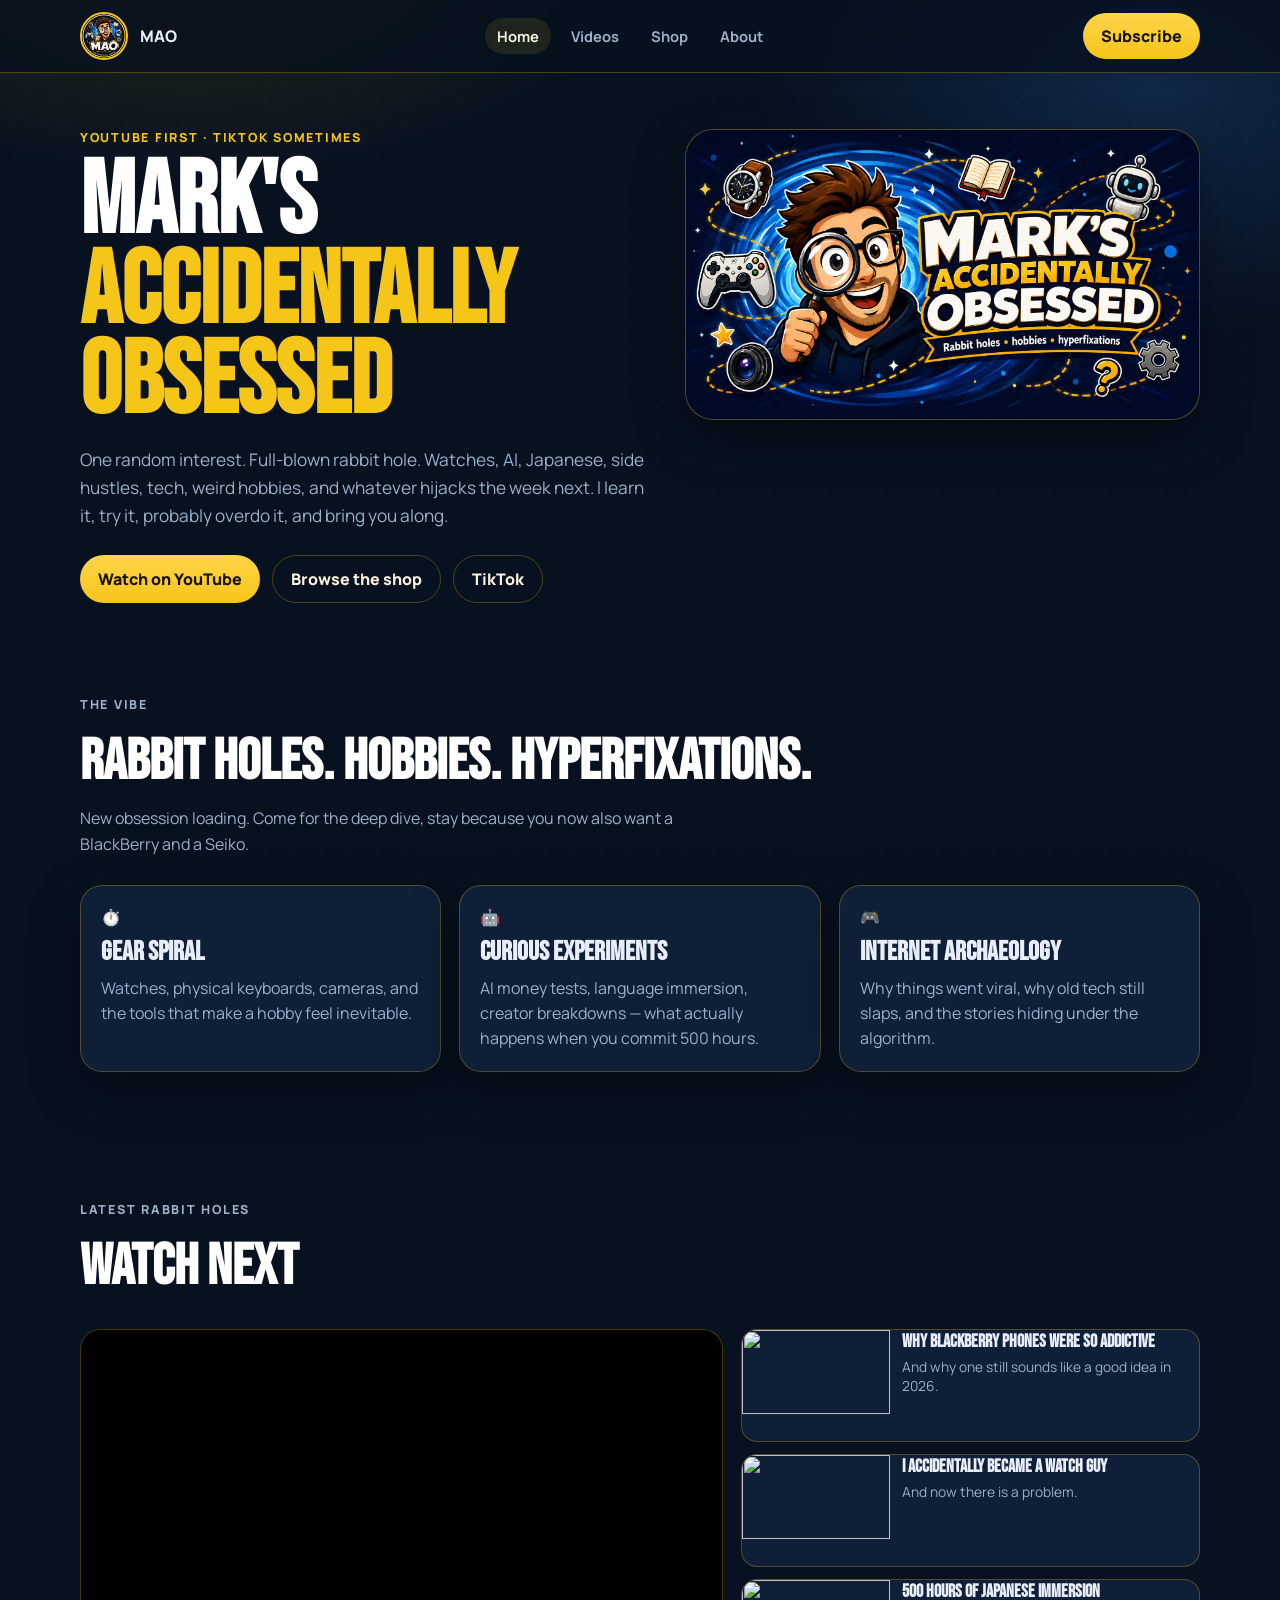
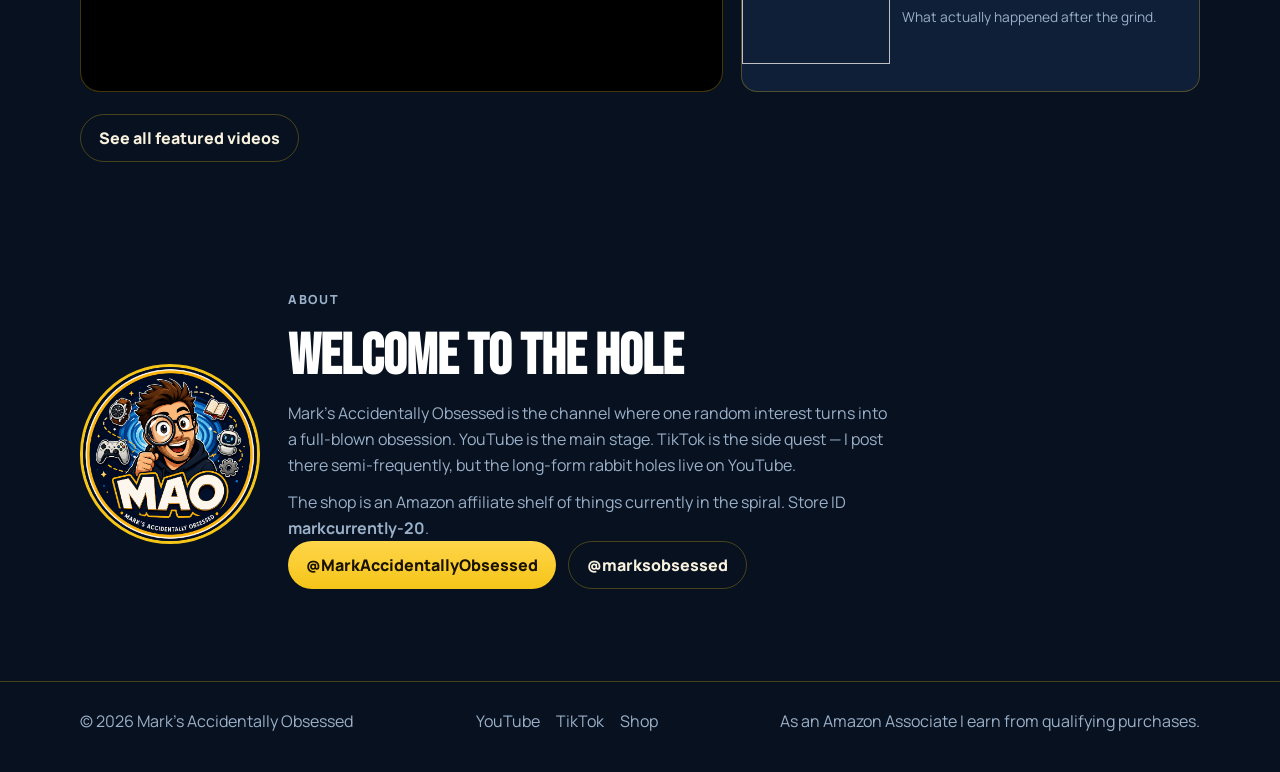
==== index.html @ 68b36a12 "Add custom domain CNAME and show the full hero banner" ====
<!DOCTYPE html>
<html lang="en">
<head>
  <meta charset="UTF-8" />
  <meta name="viewport" content="width=device-width, initial-scale=1" />
  <title>Mark's Accidentally Obsessed</title>
  <meta name="description" content="Rabbit holes, hobbies, and hyperfixations. Watch the YouTube channel, peek at TikTok, then shop the current obsessions." />
  <link rel="canonical" href="https://marksaccidentallyobssessed.com/" />
  <link rel="icon" href="assets/Mark%E2%80%99s%20Accidentally%20Obsessed%20Badge.png" />
  <link rel="preconnect" href="https://fonts.googleapis.com" />
  <link rel="preconnect" href="https://fonts.gstatic.com" crossorigin />
  <link href="https://fonts.googleapis.com/css2?family=Bebas+Neue&family=Manrope:wght@500;700;800&display=swap" rel="stylesheet" />
  <link rel="stylesheet" href="css/styles.css" />
</head>
<body>
  <div class="bg"></div>
  <header>
    <div class="wrap nav">
      <a class="brand" href="index.html">
        <img src="assets/Mark%E2%80%99s%20Accidentally%20Obsessed%20Badge.png" alt="MAO badge" />
        <span>MAO</span>
      </a>
      <button class="menu-toggle" type="button" aria-label="Open menu">Menu</button>
      <nav class="nav-links">
        <a class="active" href="index.html">Home</a>
        <a href="videos.html">Videos</a>
        <a href="shop.html">Shop</a>
        <a href="#about">About</a>
      </nav>
      <a class="btn btn-gold" href="https://www.youtube.com/@MarkAccidentallyObsessed?sub_confirmation=1" target="_blank" rel="noopener">Subscribe</a>
    </div>
  </header>
  <main class="wrap">
    <section class="hero">
      <div>
        <p class="kicker">YouTube first · TikTok sometimes</p>
        <h1>Mark's <span>Accidentally Obsessed</span></h1>
        <p class="lede">One random interest. Full-blown rabbit hole. Watches, AI, Japanese, side hustles, tech, weird hobbies, and whatever hijacks the week next. I learn it, try it, probably overdo it, and bring you along.</p>
        <div class="cta-row">
          <a class="btn btn-gold" href="https://www.youtube.com/@MarkAccidentallyObsessed" target="_blank" rel="noopener">Watch on YouTube</a>
          <a class="btn btn-ghost" href="shop.html">Browse the shop</a>
          <a class="btn btn-ghost" href="https://www.tiktok.com/@marksobsessed" target="_blank" rel="noopener">TikTok</a>
        </div>
      </div>
      <div class="hero-art">
        <img class="hero-banner" src="assets/Mark%E2%80%99s%20Rabbit%20Hole%20Adventures.png" alt="Mark's Accidentally Obsessed banner" />
      </div>
    </section>
    <section>
      <div class="section-head">
        <p class="kicker">The vibe</p>
        <h2>Rabbit holes. Hobbies. Hyperfixations.</h2>
        <p>New obsession loading. Come for the deep dive, stay because you now also want a BlackBerry and a Seiko.</p>
      </div>
      <div class="grid-3">
        <article class="card"><div class="icon">⏱️</div><h3>Gear spiral</h3><p>Watches, physical keyboards, cameras, and the tools that make a hobby feel inevitable.</p></article>
        <article class="card"><div class="icon">🤖</div><h3>Curious experiments</h3><p>AI money tests, language immersion, creator breakdowns — what actually happens when you commit 500 hours.</p></article>
        <article class="card"><div class="icon">🎮</div><h3>Internet archaeology</h3><p>Why things went viral, why old tech still slaps, and the stories hiding under the algorithm.</p></article>
      </div>
    </section>
    <section>
      <div class="section-head">
        <p class="kicker">Latest rabbit holes</p>
        <h2>Watch next</h2>
      </div>
      <div class="video-grid">
        <div class="embed-wrap">
          <iframe src="https://www.youtube.com/embed/B02KDodIxfc" title="How MrBeast Actually Went Viral" allow="accelerometer; autoplay; clipboard-write; encrypted-media; gyroscope; picture-in-picture; web-share" allowfullscreen></iframe>
        </div>
        <div class="video-list">
          <a class="video-item" href="https://www.youtube.com/watch?v=ZNytSFHNwVY" target="_blank" rel="noopener">
            <img src="https://i.ytimg.com/vi/ZNytSFHNwVY/hqdefault.jpg" alt="" />
            <div><h3>Why BlackBerry Phones Were So Addictive</h3><p>And why one still sounds like a good idea in 2026.</p></div>
          </a>
          <a class="video-item" href="https://www.youtube.com/watch?v=Ja1oPVthvmY" target="_blank" rel="noopener">
            <img src="https://i.ytimg.com/vi/Ja1oPVthvmY/hqdefault.jpg" alt="" />
            <div><h3>I Accidentally Became a Watch Guy</h3><p>And now there is a problem.</p></div>
          </a>
          <a class="video-item" href="https://www.youtube.com/watch?v=B6NT_vmm_3k" target="_blank" rel="noopener">
            <img src="https://i.ytimg.com/vi/B6NT_vmm_3k/hqdefault.jpg" alt="" />
            <div><h3>500 Hours of Japanese Immersion</h3><p>What actually happened after the grind.</p></div>
          </a>
        </div>
      </div>
      <p class="after-block"><a class="btn btn-ghost" href="videos.html">See all featured videos</a></p>
    </section>
    <section id="about">
      <div class="about-grid">
        <img class="about-badge" src="assets/Mark%E2%80%99s%20Accidentally%20Obsessed%20Badge.png" alt="MAO channel icon" />
        <div class="section-head">
          <p class="kicker">About</p>
          <h2>Welcome to the hole</h2>
          <p>Mark’s Accidentally Obsessed is the channel where one random interest turns into a full-blown obsession. YouTube is the main stage. TikTok is the side quest — I post there semi-frequently, but the long-form rabbit holes live on YouTube.</p>
          <p>The shop is an Amazon affiliate shelf of things currently in the spiral. Store ID <strong>markcurrently-20</strong>.</p>
          <div class="cta-row">
            <a class="btn btn-gold" href="https://www.youtube.com/@MarkAccidentallyObsessed" target="_blank" rel="noopener">@MarkAccidentallyObsessed</a>
            <a class="btn btn-ghost" href="https://www.tiktok.com/@marksobsessed" target="_blank" rel="noopener">@marksobsessed</a>
          </div>
        </div>
      </div>
    </section>
  </main>
  <footer>
    <div class="wrap foot">
      <p>© <span id="year">2026</span> Mark's Accidentally Obsessed</p>
      <div class="foot-links">
        <a href="https://www.youtube.com/@MarkAccidentallyObsessed" target="_blank" rel="noopener">YouTube</a>
        <a href="https://www.tiktok.com/@marksobsessed" target="_blank" rel="noopener">TikTok</a>
        <a href="shop.html">Shop</a>
      </div>
      <p>As an Amazon Associate I earn from qualifying purchases.</p>
    </div>
  </footer>
  <script src="js/main.js"></script>
</body>
</html>
---- css/styles.css ----
:root {
  --navy: #07111f;
  --navy-2: #0c1a30;
  --gold: #f5c518;
  --gold-2: #ffd54a;
  --cream: #f7f1de;
  --ink: #e8eef8;
  --muted: #9bb0c9;
  --card: rgba(18, 36, 63, 0.78);
  --line: rgba(245, 197, 24, 0.28);
  --shadow: 0 18px 50px rgba(0, 0, 0, 0.35);
}
* { box-sizing: border-box; margin: 0; padding: 0; }
html { scroll-behavior: smooth; }
body { font-family: Manrope, system-ui, sans-serif; background: var(--navy); color: var(--ink); min-height: 100vh; overflow-x: hidden; }
.bg { position: fixed; inset: 0; z-index: -1; background: radial-gradient(900px 500px at 15% -10%, rgba(245,197,24,.16), transparent 55%), radial-gradient(800px 500px at 90% 10%, rgba(56,140,255,.18), transparent 50%), var(--navy); }
.bg::after { content: ""; position: absolute; inset: 0; background-image: radial-gradient(rgba(255,255,255,.08) 1px, transparent 1px); background-size: 28px 28px; opacity: .25; pointer-events: none; }
a { color: inherit; text-decoration: none; }
img { max-width: 100%; height: auto; display: block; }
.wrap { width: min(1120px, calc(100% - 32px)); margin: 0 auto; }
header { position: sticky; top: 0; z-index: 20; backdrop-filter: blur(16px); background: rgba(7,17,31,.78); border-bottom: 1px solid var(--line); }
.nav { display: flex; align-items: center; justify-content: space-between; gap: 16px; padding: 12px 0; flex-wrap: wrap; }
.brand { display: flex; align-items: center; gap: 12px; font-weight: 800; }
.brand img { width: 48px; height: 48px; border-radius: 50%; border: 2px solid var(--gold); object-fit: cover; }
.nav-links { display: flex; gap: 8px; align-items: center; flex-wrap: wrap; }
.nav-links a { padding: 8px 12px; border-radius: 999px; color: var(--muted); font-weight: 700; font-size: .92rem; }
.nav-links a:hover, .nav-links a.active { color: var(--cream); background: rgba(245,197,24,.1); }
.menu-toggle { display: none; background: transparent; color: var(--cream); border: 1px solid var(--line); border-radius: 999px; padding: 8px 14px; font-weight: 800; cursor: pointer; }
.btn { display: inline-flex; align-items: center; justify-content: center; padding: 12px 18px; border-radius: 999px; font-weight: 800; border: 0; cursor: pointer; }
.btn-gold { background: linear-gradient(180deg, var(--gold-2), var(--gold)); color: #1a1200; }
.btn-ghost { background: transparent; color: var(--cream); border: 1px solid var(--line); }
.hero { display: grid; grid-template-columns: 1.05fr .95fr; gap: 36px; align-items: start; padding: 56px 0 28px; }
.kicker { color: var(--gold); font-weight: 800; letter-spacing: .14em; text-transform: uppercase; font-size: .78rem; margin-bottom: 12px; }
h1,h2,h3 { font-family: "Bebas Neue", Manrope, sans-serif; }
h1 { font-size: clamp(3.2rem, 8vw, 6.4rem); line-height: .88; color: #fff; }
h1 span { color: var(--gold); display: block; }
h2 { font-size: clamp(2.2rem, 5vw, 3.6rem); color: #fff; margin-bottom: 10px; }
.lede { color: var(--muted); font-size: 1.08rem; max-width: 52ch; margin: 18px 0 26px; line-height: 1.6; }
.cta-row { display: flex; gap: 12px; flex-wrap: wrap; }
.hero-art { position: relative; border-radius: 28px; overflow: visible; box-shadow: var(--shadow); border: 1px solid var(--line); background: var(--navy-2); }
.hero-art img.hero-banner { width: 100%; height: auto; max-height: none; object-fit: contain; object-position: center; display: block; border-radius: 28px; }
section { padding: 64px 0; }
.section-head { margin-bottom: 28px; }
.section-head p { color: var(--muted); max-width: 60ch; line-height: 1.6; }
.section-head p + p { margin-top: 12px; }
.grid-3 { display: grid; gap: 18px; grid-template-columns: repeat(3, 1fr); }
.card { background: var(--card); border: 1px solid var(--line); border-radius: 22px; padding: 20px; box-shadow: var(--shadow); }
.card h3 { font-size: 1.7rem; margin: 8px 0; }
.card p { color: var(--muted); line-height: 1.55; }
.video-grid { display: grid; grid-template-columns: 1.4fr 1fr; gap: 18px; }
.embed-wrap { position: relative; padding-top: 56.25%; border-radius: 20px; overflow: hidden; border: 1px solid var(--line); background: #000; }
.embed-wrap iframe { position: absolute; inset: 0; width: 100%; height: 100%; border: 0; }
.video-list { display: grid; gap: 12px; }
.video-item { display: grid; grid-template-columns: 148px 1fr; gap: 12px; background: var(--card); border: 1px solid var(--line); border-radius: 16px; overflow: hidden; }
.video-item img { width: 148px; height: 84px; object-fit: cover; }
.video-item h3 { font-size: 1.15rem; }
.video-item p { color: var(--muted); font-size: .86rem; margin-top: 4px; }
.after-block { margin-top: 22px; display: flex; gap: 12px; flex-wrap: wrap; }
.shop-grid { display: grid; grid-template-columns: repeat(3, 1fr); gap: 18px; }
.product { display: flex; flex-direction: column; min-height: 280px; }
.product img { border-radius: 14px; margin-bottom: 12px; aspect-ratio: 16/9; object-fit: cover; }
.product .emoji { font-size: 2rem; }
.product .btn { margin-top: auto; width: 100%; }
.about-grid { display: grid; grid-template-columns: 180px 1fr; gap: 28px; align-items: center; }
.about-badge { width: 180px; height: 180px; border-radius: 50%; border: 3px solid var(--gold); object-fit: cover; }
.notice { margin-top: 22px; color: var(--muted); font-size: .88rem; line-height: 1.55; }
footer { border-top: 1px solid var(--line); padding: 28px 0 40px; color: var(--muted); }
.foot { display: flex; justify-content: space-between; gap: 16px; flex-wrap: wrap; align-items: center; }
.foot-links { display: flex; gap: 16px; }
.foot-links a:hover { color: var(--gold); }
@media (max-width: 860px) {
  .hero, .video-grid, .grid-3, .shop-grid, .about-grid { grid-template-columns: 1fr; }
  .video-item { grid-template-columns: 120px 1fr; }
  .menu-toggle { display: inline-flex; margin-left: auto; }
  .nav-links { display: none; width: 100%; }
  .nav.open .nav-links { display: flex; }
  .about-badge { width: 120px; height: 120px; }
}
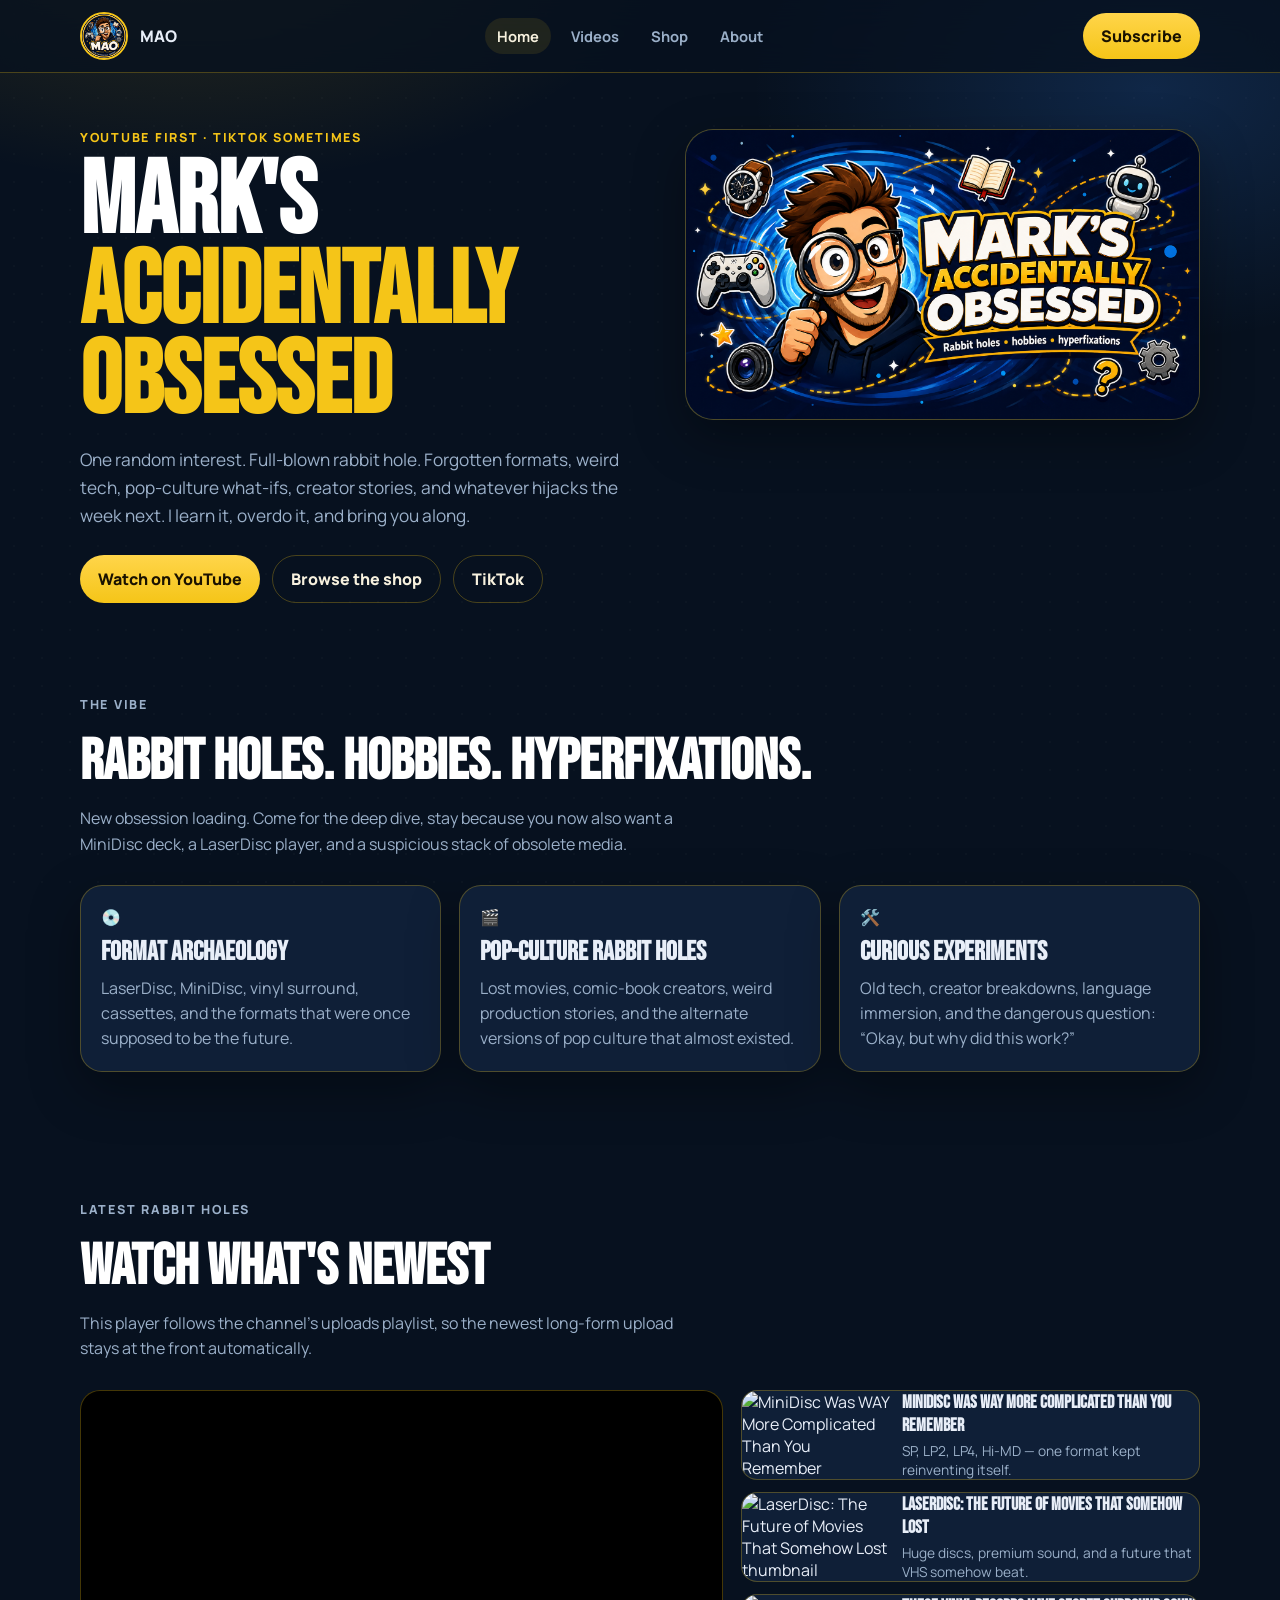
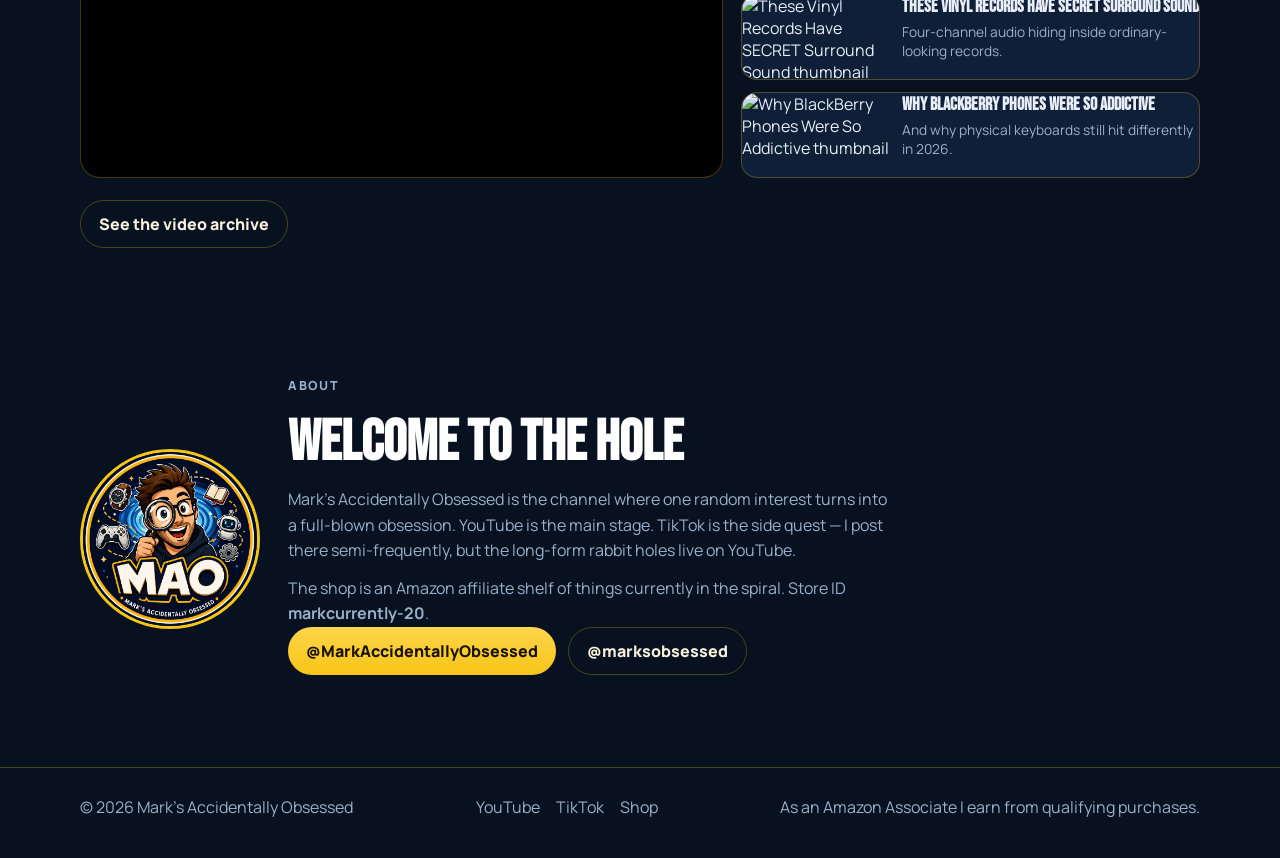
==== commit 31fe7d69: "Refresh homepage with latest YouTube uploads" ====
--- a/index.html
+++ b/index.html
@@ -5,7 +5,7 @@
   <meta name="viewport" content="width=device-width, initial-scale=1" />
   <title>Mark's Accidentally Obsessed</title>
   <meta name="description" content="Rabbit holes, hobbies, and hyperfixations. Watch the YouTube channel, peek at TikTok, then shop the current obsessions." />
-  <link rel="canonical" href="https://marksaccidentallyobssessed.com/" />
+  <link rel="canonical" href="https://marksaccidentallyobsessed.com/" />
   <link rel="icon" href="assets/Mark%E2%80%99s%20Accidentally%20Obsessed%20Badge.png" />
   <link rel="preconnect" href="https://fonts.googleapis.com" />
   <link rel="preconnect" href="https://fonts.gstatic.com" crossorigin />
@@ -27,7 +27,7 @@
         <a href="shop.html">Shop</a>
         <a href="#about">About</a>
       </nav>
-      <a class="btn btn-gold" href="https://www.youtube.com/@MarkAccidentallyObsessed?sub_confirmation=1" target="_blank" rel="noopener">Subscribe</a>
+      <a class="btn btn-gold" href="https://www.youtube.com/@MarksAccidentallyObsessed?sub_confirmation=1" target="_blank" rel="noopener">Subscribe</a>
     </div>
   </header>
   <main class="wrap">
@@ -35,9 +35,9 @@
       <div>
         <p class="kicker">YouTube first · TikTok sometimes</p>
         <h1>Mark's <span>Accidentally Obsessed</span></h1>
-        <p class="lede">One random interest. Full-blown rabbit hole. Watches, AI, Japanese, side hustles, tech, weird hobbies, and whatever hijacks the week next. I learn it, try it, probably overdo it, and bring you along.</p>
+        <p class="lede">One random interest. Full-blown rabbit hole. Forgotten formats, weird tech, pop-culture what-ifs, creator stories, and whatever hijacks the week next. I learn it, overdo it, and bring you along.</p>
         <div class="cta-row">
-          <a class="btn btn-gold" href="https://www.youtube.com/@MarkAccidentallyObsessed" target="_blank" rel="noopener">Watch on YouTube</a>
+          <a class="btn btn-gold" href="https://www.youtube.com/@MarksAccidentallyObsessed" target="_blank" rel="noopener">Watch on YouTube</a>
           <a class="btn btn-ghost" href="shop.html">Browse the shop</a>
           <a class="btn btn-ghost" href="https://www.tiktok.com/@marksobsessed" target="_blank" rel="noopener">TikTok</a>
         </div>
@@ -50,39 +50,44 @@
       <div class="section-head">
         <p class="kicker">The vibe</p>
         <h2>Rabbit holes. Hobbies. Hyperfixations.</h2>
-        <p>New obsession loading. Come for the deep dive, stay because you now also want a BlackBerry and a Seiko.</p>
+        <p>New obsession loading. Come for the deep dive, stay because you now also want a MiniDisc deck, a LaserDisc player, and a suspicious stack of obsolete media.</p>
       </div>
       <div class="grid-3">
-        <article class="card"><div class="icon">⏱️</div><h3>Gear spiral</h3><p>Watches, physical keyboards, cameras, and the tools that make a hobby feel inevitable.</p></article>
-        <article class="card"><div class="icon">🤖</div><h3>Curious experiments</h3><p>AI money tests, language immersion, creator breakdowns — what actually happens when you commit 500 hours.</p></article>
-        <article class="card"><div class="icon">🎮</div><h3>Internet archaeology</h3><p>Why things went viral, why old tech still slaps, and the stories hiding under the algorithm.</p></article>
+        <article class="card"><div class="icon">💿</div><h3>Format archaeology</h3><p>LaserDisc, MiniDisc, vinyl surround, cassettes, and the formats that were once supposed to be the future.</p></article>
+        <article class="card"><div class="icon">🎬</div><h3>Pop-culture rabbit holes</h3><p>Lost movies, comic-book creators, weird production stories, and the alternate versions of pop culture that almost existed.</p></article>
+        <article class="card"><div class="icon">🛠️</div><h3>Curious experiments</h3><p>Old tech, creator breakdowns, language immersion, and the dangerous question: “Okay, but why did this work?”</p></article>
       </div>
     </section>
     <section>
       <div class="section-head">
         <p class="kicker">Latest rabbit holes</p>
-        <h2>Watch next</h2>
+        <h2>Watch what's newest</h2>
+        <p>This player follows the channel's uploads playlist, so the newest long-form upload stays at the front automatically.</p>
       </div>
       <div class="video-grid">
         <div class="embed-wrap">
-          <iframe src="https://www.youtube.com/embed/B02KDodIxfc" title="How MrBeast Actually Went Viral" allow="accelerometer; autoplay; clipboard-write; encrypted-media; gyroscope; picture-in-picture; web-share" allowfullscreen></iframe>
+          <iframe src="https://www.youtube.com/embed/videoseries?list=UUClK8185hm6gXTW3KubPdlw" title="Latest uploads from Mark's Accidentally Obsessed" allow="accelerometer; autoplay; clipboard-write; encrypted-media; gyroscope; picture-in-picture; web-share" allowfullscreen></iframe>
         </div>
         <div class="video-list">
+          <a class="video-item" href="https://www.youtube.com/watch?v=G6rvfGLDu80" target="_blank" rel="noopener">
+            <img src="https://i.ytimg.com/vi/G6rvfGLDu80/hqdefault.jpg" alt="MiniDisc Was WAY More Complicated Than You Remember thumbnail" />
+            <div><h3>MiniDisc Was WAY More Complicated Than You Remember</h3><p>SP, LP2, LP4, Hi-MD — one format kept reinventing itself.</p></div>
+          </a>
+          <a class="video-item" href="https://www.youtube.com/watch?v=DZ5OcYq5IDU" target="_blank" rel="noopener">
+            <img src="https://i.ytimg.com/vi/DZ5OcYq5IDU/hqdefault.jpg" alt="LaserDisc: The Future of Movies That Somehow Lost thumbnail" />
+            <div><h3>LaserDisc: The Future of Movies That Somehow Lost</h3><p>Huge discs, premium sound, and a future that VHS somehow beat.</p></div>
+          </a>
+          <a class="video-item" href="https://www.youtube.com/watch?v=t2bDnne77mM" target="_blank" rel="noopener">
+            <img src="https://i.ytimg.com/vi/t2bDnne77mM/hqdefault.jpg" alt="These Vinyl Records Have SECRET Surround Sound thumbnail" />
+            <div><h3>These Vinyl Records Have SECRET Surround Sound</h3><p>Four-channel audio hiding inside ordinary-looking records.</p></div>
+          </a>
           <a class="video-item" href="https://www.youtube.com/watch?v=ZNytSFHNwVY" target="_blank" rel="noopener">
-            <img src="https://i.ytimg.com/vi/ZNytSFHNwVY/hqdefault.jpg" alt="" />
-            <div><h3>Why BlackBerry Phones Were So Addictive</h3><p>And why one still sounds like a good idea in 2026.</p></div>
-          </a>
-          <a class="video-item" href="https://www.youtube.com/watch?v=Ja1oPVthvmY" target="_blank" rel="noopener">
-            <img src="https://i.ytimg.com/vi/Ja1oPVthvmY/hqdefault.jpg" alt="" />
-            <div><h3>I Accidentally Became a Watch Guy</h3><p>And now there is a problem.</p></div>
-          </a>
-          <a class="video-item" href="https://www.youtube.com/watch?v=B6NT_vmm_3k" target="_blank" rel="noopener">
-            <img src="https://i.ytimg.com/vi/B6NT_vmm_3k/hqdefault.jpg" alt="" />
-            <div><h3>500 Hours of Japanese Immersion</h3><p>What actually happened after the grind.</p></div>
+            <img src="https://i.ytimg.com/vi/ZNytSFHNwVY/hqdefault.jpg" alt="Why BlackBerry Phones Were So Addictive thumbnail" />
+            <div><h3>Why BlackBerry Phones Were So Addictive</h3><p>And why physical keyboards still hit differently in 2026.</p></div>
           </a>
         </div>
       </div>
-      <p class="after-block"><a class="btn btn-ghost" href="videos.html">See all featured videos</a></p>
+      <p class="after-block"><a class="btn btn-ghost" href="videos.html">See the video archive</a></p>
     </section>
     <section id="about">
       <div class="about-grid">
@@ -93,7 +98,7 @@
           <p>Mark’s Accidentally Obsessed is the channel where one random interest turns into a full-blown obsession. YouTube is the main stage. TikTok is the side quest — I post there semi-frequently, but the long-form rabbit holes live on YouTube.</p>
           <p>The shop is an Amazon affiliate shelf of things currently in the spiral. Store ID <strong>markcurrently-20</strong>.</p>
           <div class="cta-row">
-            <a class="btn btn-gold" href="https://www.youtube.com/@MarkAccidentallyObsessed" target="_blank" rel="noopener">@MarkAccidentallyObsessed</a>
+            <a class="btn btn-gold" href="https://www.youtube.com/@MarksAccidentallyObsessed" target="_blank" rel="noopener">@MarkAccidentallyObsessed</a>
             <a class="btn btn-ghost" href="https://www.tiktok.com/@marksobsessed" target="_blank" rel="noopener">@marksobsessed</a>
           </div>
         </div>
@@ -104,7 +109,7 @@
     <div class="wrap foot">
       <p>© <span id="year">2026</span> Mark's Accidentally Obsessed</p>
       <div class="foot-links">
-        <a href="https://www.youtube.com/@MarkAccidentallyObsessed" target="_blank" rel="noopener">YouTube</a>
+        <a href="https://www.youtube.com/@MarksAccidentallyObsessed" target="_blank" rel="noopener">YouTube</a>
         <a href="https://www.tiktok.com/@marksobsessed" target="_blank" rel="noopener">TikTok</a>
         <a href="shop.html">Shop</a>
       </div>
--- a/css/styles.css
+++ b/css/styles.css
@@ -57,9 +57,12 @@
 .video-item p { color: var(--muted); font-size: .86rem; margin-top: 4px; }
 .after-block { margin-top: 22px; display: flex; gap: 12px; flex-wrap: wrap; }
 .shop-grid { display: grid; grid-template-columns: repeat(3, 1fr); gap: 18px; }
-.product { display: flex; flex-direction: column; min-height: 280px; }
-.product img { border-radius: 14px; margin-bottom: 12px; aspect-ratio: 16/9; object-fit: cover; }
-.product .emoji { font-size: 2rem; }
+.product { display: flex; flex-direction: column; min-height: 420px; }
+.product-image-link { display: block; border-radius: 14px; overflow: hidden; background: #fff; margin-bottom: 14px; }
+.product img { width: 100%; aspect-ratio: 4/3; object-fit: contain; background: #fff; padding: 12px; transition: transform .2s ease; }
+.product-image-link:hover img { transform: scale(1.03); }
+.product-tag { color: var(--gold) !important; font-size: .76rem; font-weight: 800; letter-spacing: .12em; text-transform: uppercase; margin-top: 2px; }
+.product h3 { margin-top: 5px; }
 .product .btn { margin-top: auto; width: 100%; }
 .about-grid { display: grid; grid-template-columns: 180px 1fr; gap: 28px; align-items: center; }
 .about-badge { width: 180px; height: 180px; border-radius: 50%; border: 3px solid var(--gold); object-fit: cover; }
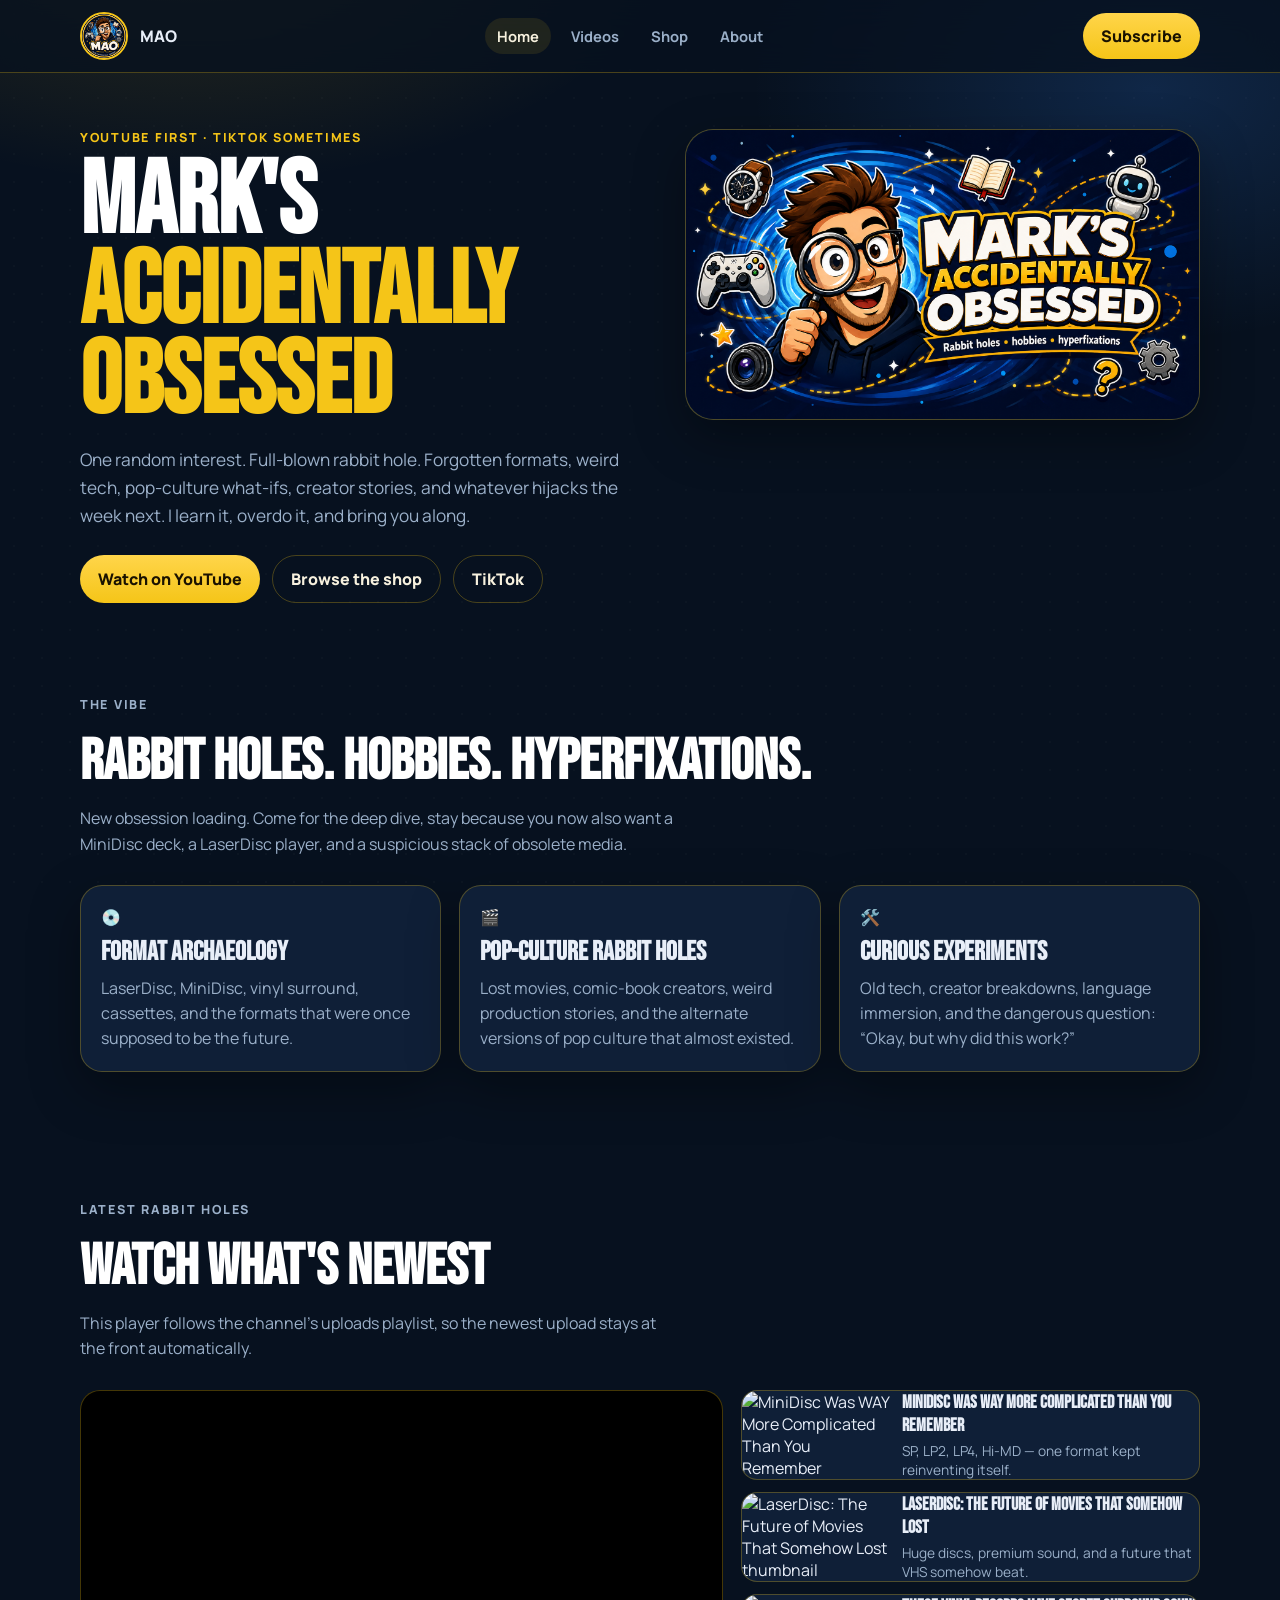
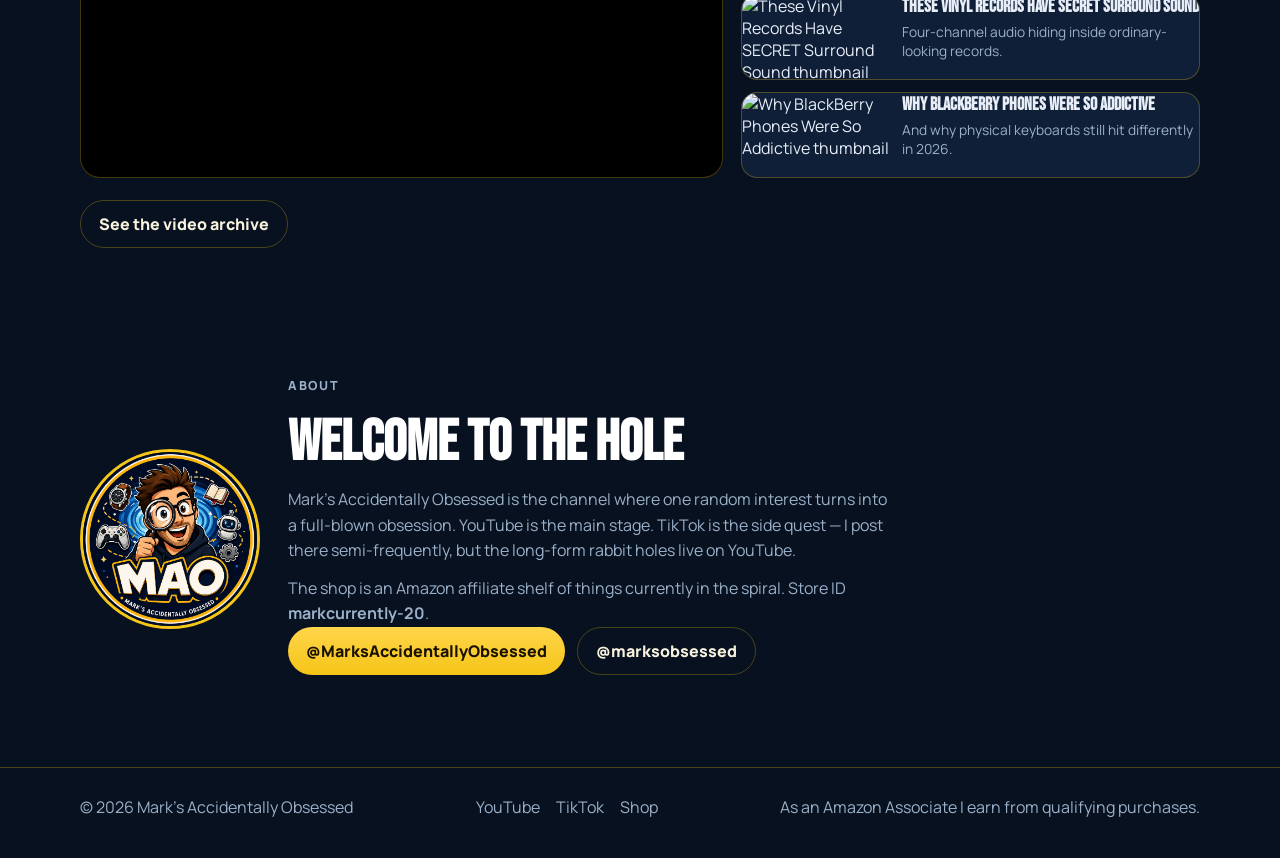
==== commit 5f0a5522: "Polish latest uploads copy" ====
--- a/index.html
+++ b/index.html
@@ -62,7 +62,7 @@
       <div class="section-head">
         <p class="kicker">Latest rabbit holes</p>
         <h2>Watch what's newest</h2>
-        <p>This player follows the channel's uploads playlist, so the newest long-form upload stays at the front automatically.</p>
+        <p>This player follows the channel's uploads playlist, so the newest upload stays at the front automatically.</p>
       </div>
       <div class="video-grid">
         <div class="embed-wrap">
@@ -98,7 +98,7 @@
           <p>Mark’s Accidentally Obsessed is the channel where one random interest turns into a full-blown obsession. YouTube is the main stage. TikTok is the side quest — I post there semi-frequently, but the long-form rabbit holes live on YouTube.</p>
           <p>The shop is an Amazon affiliate shelf of things currently in the spiral. Store ID <strong>markcurrently-20</strong>.</p>
           <div class="cta-row">
-            <a class="btn btn-gold" href="https://www.youtube.com/@MarksAccidentallyObsessed" target="_blank" rel="noopener">@MarkAccidentallyObsessed</a>
+            <a class="btn btn-gold" href="https://www.youtube.com/@MarksAccidentallyObsessed" target="_blank" rel="noopener">@MarksAccidentallyObsessed</a>
             <a class="btn btn-ghost" href="https://www.tiktok.com/@marksobsessed" target="_blank" rel="noopener">@marksobsessed</a>
           </div>
         </div>
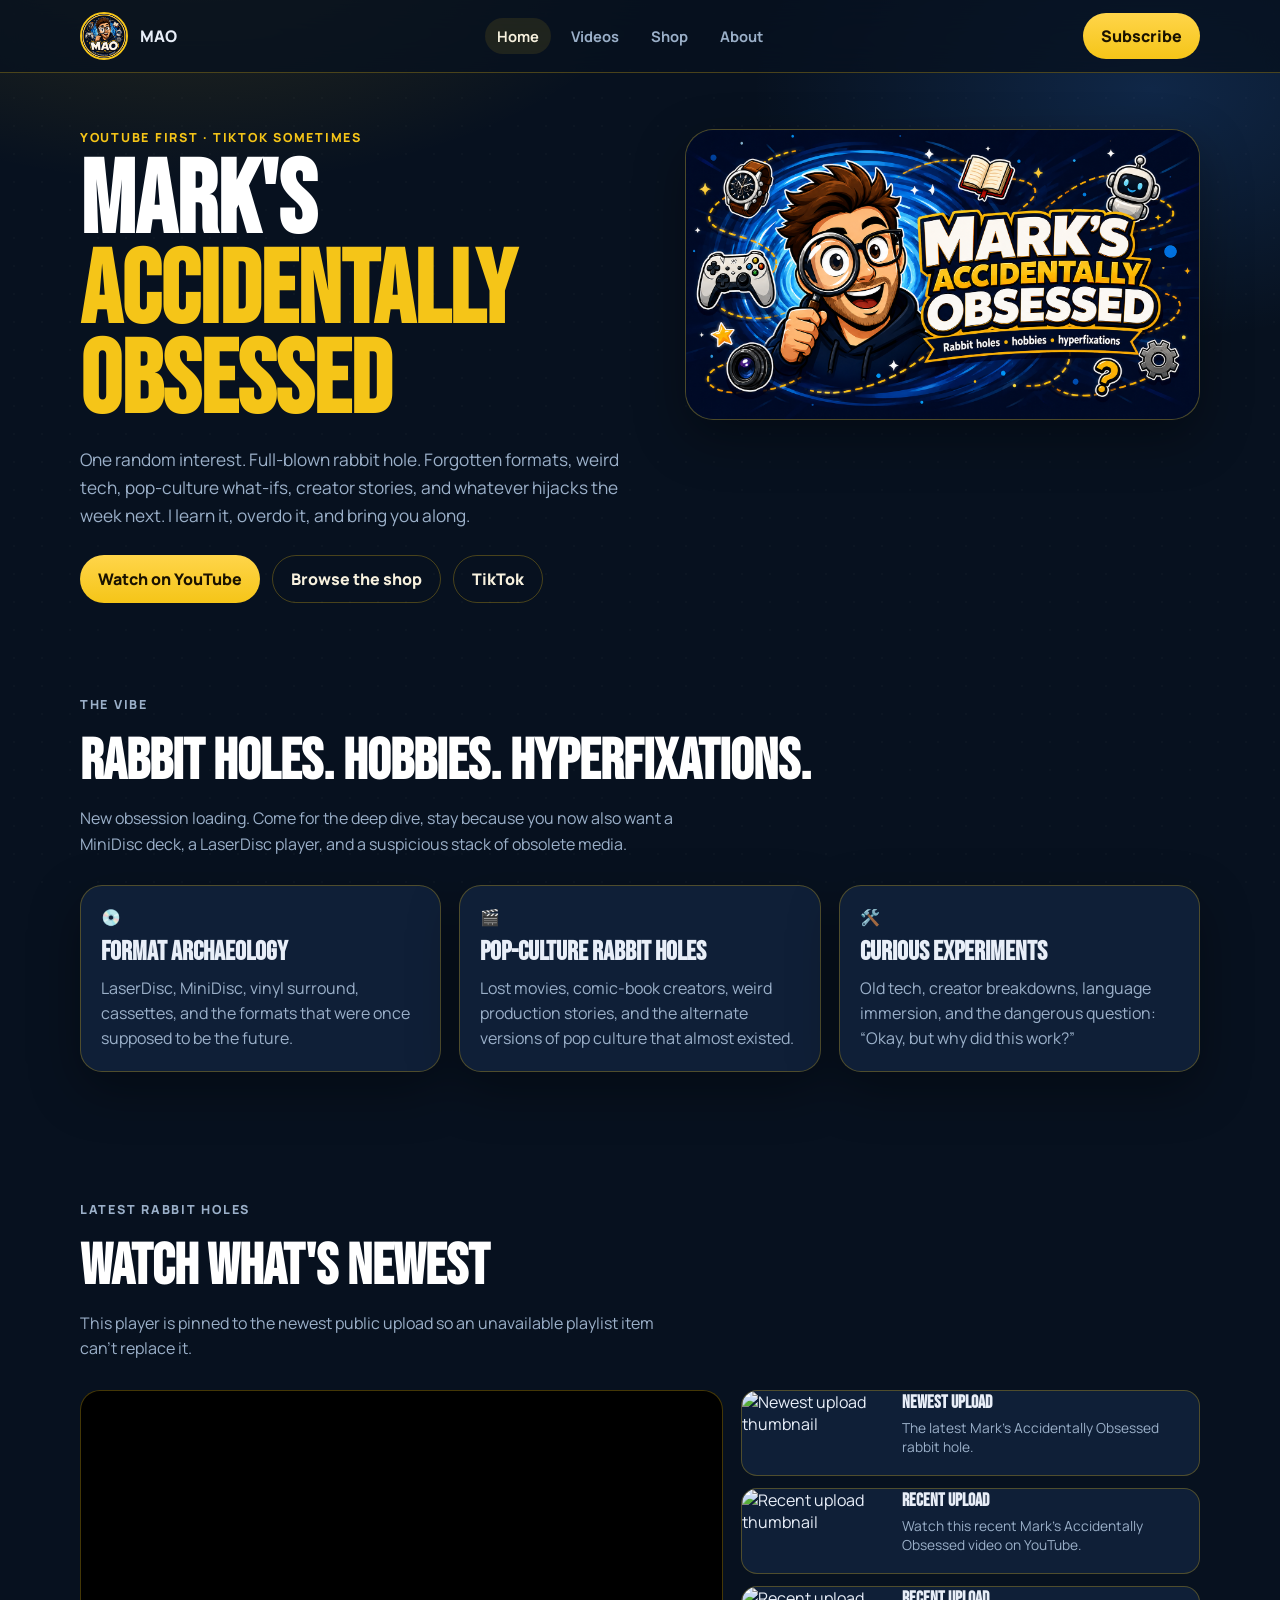
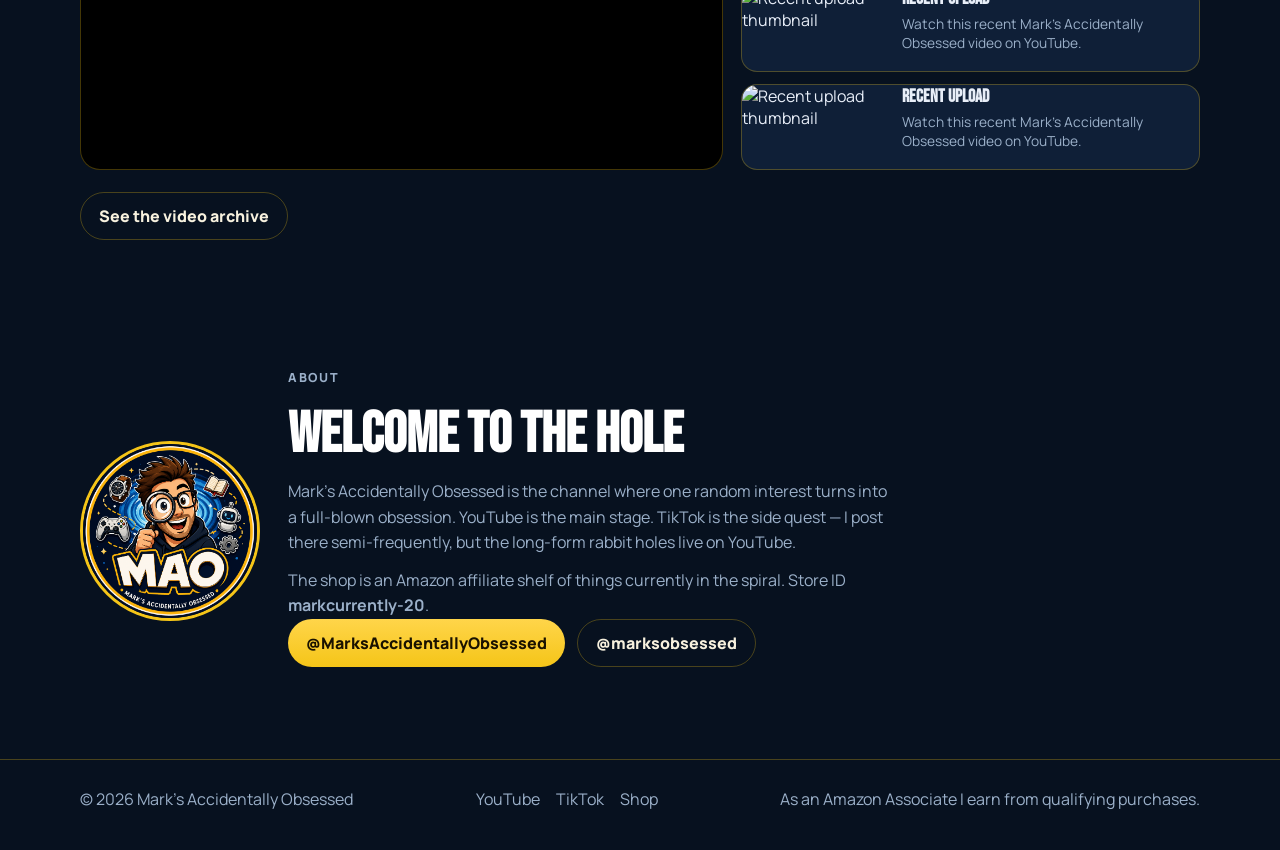
==== commit e58fcef8: "Pin newest YouTube upload and refresh recent videos" ====
--- a/index.html
+++ b/index.html
@@ -62,28 +62,28 @@
       <div class="section-head">
         <p class="kicker">Latest rabbit holes</p>
         <h2>Watch what's newest</h2>
-        <p>This player follows the channel's uploads playlist, so the newest upload stays at the front automatically.</p>
+        <p>This player is pinned to the newest public upload so an unavailable playlist item can't replace it.</p>
       </div>
       <div class="video-grid">
         <div class="embed-wrap">
-          <iframe src="https://www.youtube.com/embed/videoseries?list=UUClK8185hm6gXTW3KubPdlw" title="Latest uploads from Mark's Accidentally Obsessed" allow="accelerometer; autoplay; clipboard-write; encrypted-media; gyroscope; picture-in-picture; web-share" allowfullscreen></iframe>
+          <iframe src="https://www.youtube.com/embed/1AK5A76XsS8" title="Latest uploads from Mark's Accidentally Obsessed" allow="accelerometer; autoplay; clipboard-write; encrypted-media; gyroscope; picture-in-picture; web-share" allowfullscreen></iframe>
         </div>
         <div class="video-list">
-          <a class="video-item" href="https://www.youtube.com/watch?v=G6rvfGLDu80" target="_blank" rel="noopener">
-            <img src="https://i.ytimg.com/vi/G6rvfGLDu80/hqdefault.jpg" alt="MiniDisc Was WAY More Complicated Than You Remember thumbnail" />
-            <div><h3>MiniDisc Was WAY More Complicated Than You Remember</h3><p>SP, LP2, LP4, Hi-MD — one format kept reinventing itself.</p></div>
+          <a class="video-item" href="https://www.youtube.com/watch?v=1AK5A76XsS8" target="_blank" rel="noopener">
+            <img src="https://i.ytimg.com/vi/1AK5A76XsS8/hqdefault.jpg" alt="Newest upload thumbnail" />
+            <div><h3>Newest upload</h3><p>The latest Mark's Accidentally Obsessed rabbit hole.</p></div>
           </a>
-          <a class="video-item" href="https://www.youtube.com/watch?v=DZ5OcYq5IDU" target="_blank" rel="noopener">
-            <img src="https://i.ytimg.com/vi/DZ5OcYq5IDU/hqdefault.jpg" alt="LaserDisc: The Future of Movies That Somehow Lost thumbnail" />
-            <div><h3>LaserDisc: The Future of Movies That Somehow Lost</h3><p>Huge discs, premium sound, and a future that VHS somehow beat.</p></div>
+          <a class="video-item" href="https://www.youtube.com/watch?v=c3fj09SoMWY" target="_blank" rel="noopener">
+            <img src="https://i.ytimg.com/vi/c3fj09SoMWY/hqdefault.jpg" alt="Recent upload thumbnail" />
+            <div><h3>Recent upload</h3><p>Watch this recent Mark's Accidentally Obsessed video on YouTube.</p></div>
           </a>
-          <a class="video-item" href="https://www.youtube.com/watch?v=t2bDnne77mM" target="_blank" rel="noopener">
-            <img src="https://i.ytimg.com/vi/t2bDnne77mM/hqdefault.jpg" alt="These Vinyl Records Have SECRET Surround Sound thumbnail" />
-            <div><h3>These Vinyl Records Have SECRET Surround Sound</h3><p>Four-channel audio hiding inside ordinary-looking records.</p></div>
+          <a class="video-item" href="https://www.youtube.com/watch?v=5HQLvhKl-j8" target="_blank" rel="noopener">
+            <img src="https://i.ytimg.com/vi/5HQLvhKl-j8/hqdefault.jpg" alt="Recent upload thumbnail" />
+            <div><h3>Recent upload</h3><p>Watch this recent Mark's Accidentally Obsessed video on YouTube.</p></div>
           </a>
-          <a class="video-item" href="https://www.youtube.com/watch?v=ZNytSFHNwVY" target="_blank" rel="noopener">
-            <img src="https://i.ytimg.com/vi/ZNytSFHNwVY/hqdefault.jpg" alt="Why BlackBerry Phones Were So Addictive thumbnail" />
-            <div><h3>Why BlackBerry Phones Were So Addictive</h3><p>And why physical keyboards still hit differently in 2026.</p></div>
+          <a class="video-item" href="https://www.youtube.com/watch?v=OI4QCxxfIwM" target="_blank" rel="noopener">
+            <img src="https://i.ytimg.com/vi/OI4QCxxfIwM/hqdefault.jpg" alt="Recent upload thumbnail" />
+            <div><h3>Recent upload</h3><p>Watch this recent Mark's Accidentally Obsessed video on YouTube.</p></div>
           </a>
         </div>
       </div>
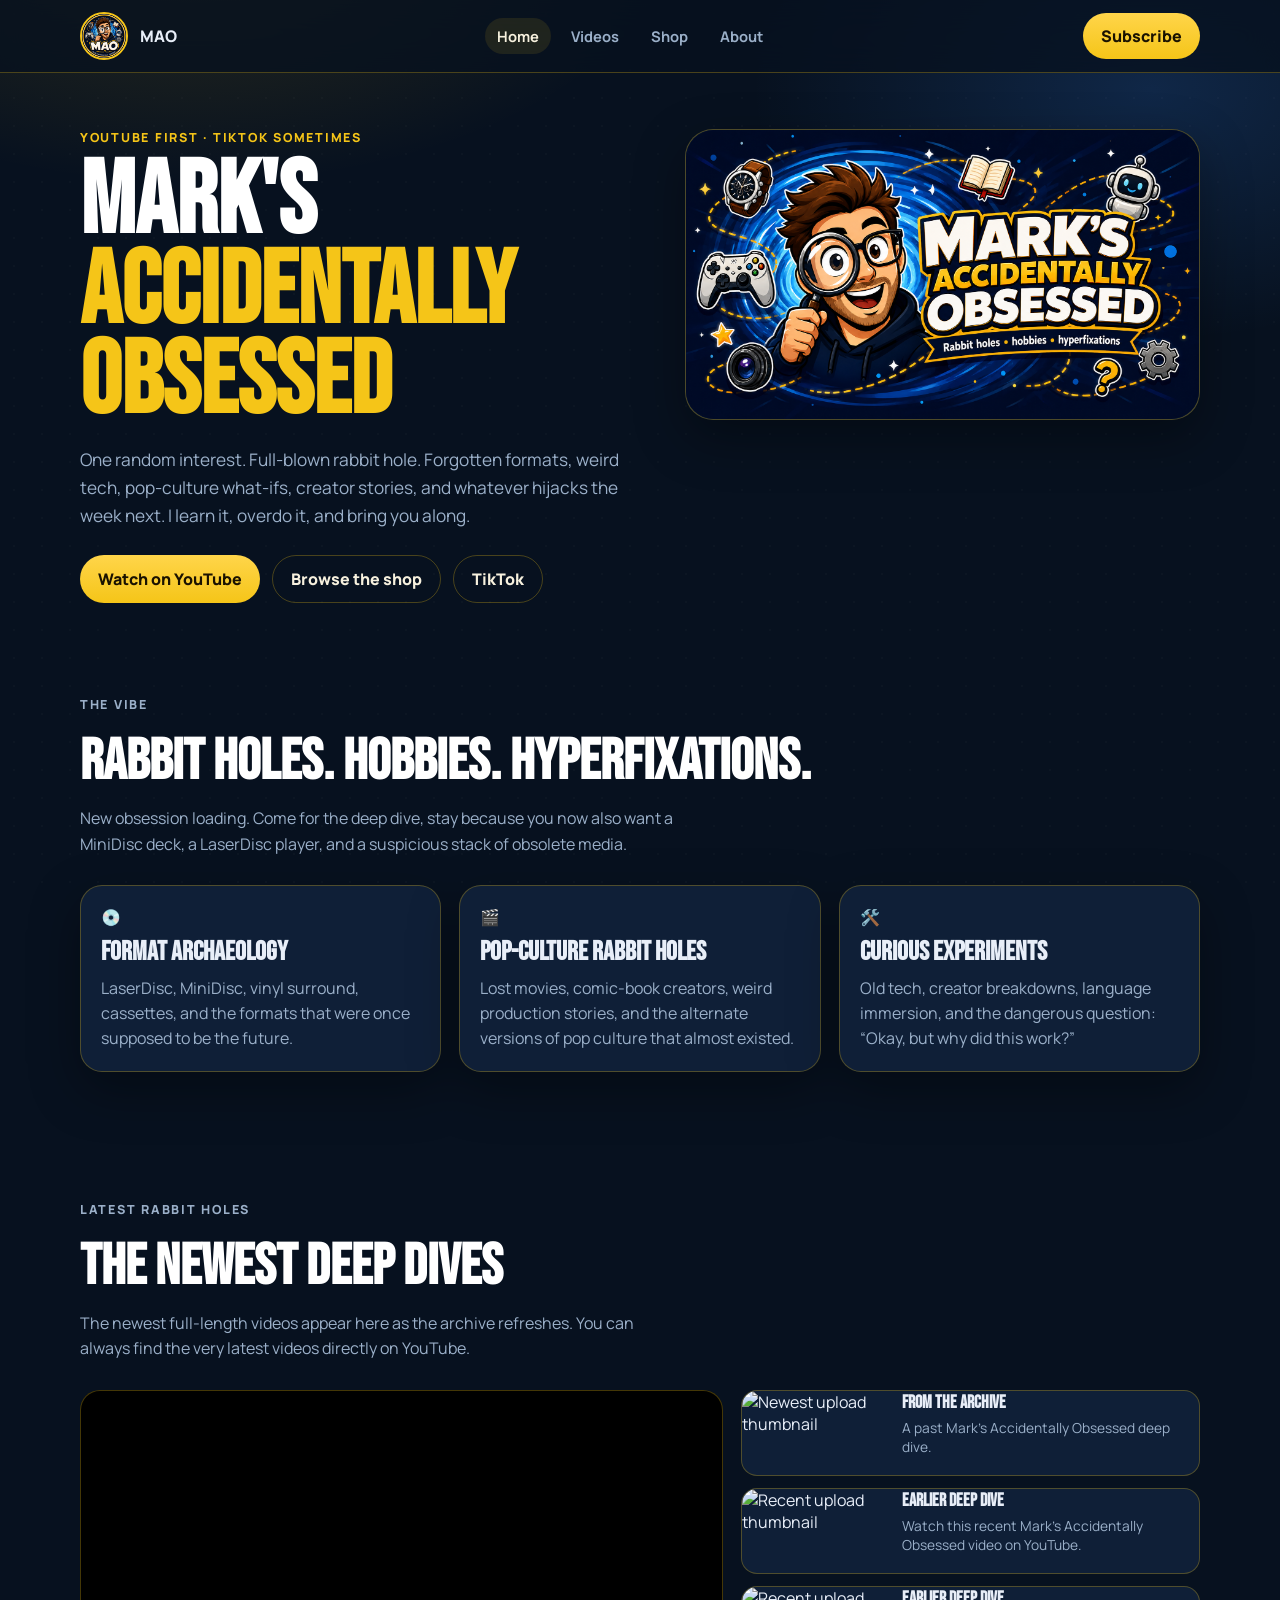
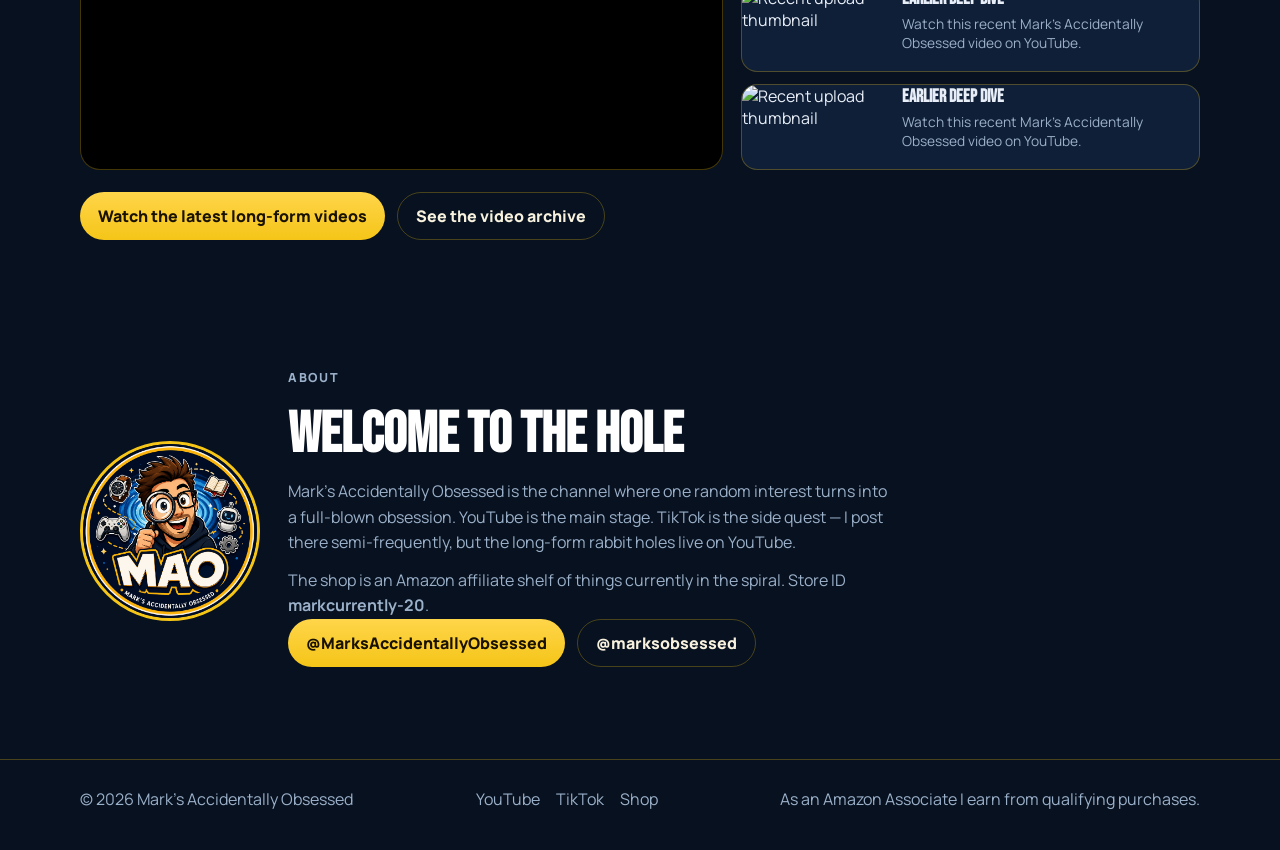
==== commit 249449cb: "Prepare index.html for additive automatic long-form video updates" ====
--- a/index.html
+++ b/index.html
@@ -61,33 +61,35 @@
     <section>
       <div class="section-head">
         <p class="kicker">Latest rabbit holes</p>
-        <h2>Watch what's newest</h2>
-        <p>This player is pinned to the newest public upload so an unavailable playlist item can't replace it.</p>
+        <h2>The newest deep dives</h2>
+        <p>The newest full-length videos appear here as the archive refreshes. You can always find the very latest videos directly on YouTube.</p>
       </div>
       <div class="video-grid">
         <div class="embed-wrap">
           <iframe src="https://www.youtube.com/embed/1AK5A76XsS8" title="Latest uploads from Mark's Accidentally Obsessed" allow="accelerometer; autoplay; clipboard-write; encrypted-media; gyroscope; picture-in-picture; web-share" allowfullscreen></iframe>
         </div>
         <div class="video-list">
+          <!-- BEGIN AUTO LONG-FORM VIDEOS -->
+          <!-- END AUTO LONG-FORM VIDEOS -->
           <a class="video-item" href="https://www.youtube.com/watch?v=1AK5A76XsS8" target="_blank" rel="noopener">
             <img src="https://i.ytimg.com/vi/1AK5A76XsS8/hqdefault.jpg" alt="Newest upload thumbnail" />
-            <div><h3>Newest upload</h3><p>The latest Mark's Accidentally Obsessed rabbit hole.</p></div>
+            <div><h3>From the archive</h3><p>A past Mark's Accidentally Obsessed deep dive.</p></div>
           </a>
           <a class="video-item" href="https://www.youtube.com/watch?v=c3fj09SoMWY" target="_blank" rel="noopener">
             <img src="https://i.ytimg.com/vi/c3fj09SoMWY/hqdefault.jpg" alt="Recent upload thumbnail" />
-            <div><h3>Recent upload</h3><p>Watch this recent Mark's Accidentally Obsessed video on YouTube.</p></div>
+            <div><h3>Earlier deep dive</h3><p>Watch this recent Mark's Accidentally Obsessed video on YouTube.</p></div>
           </a>
           <a class="video-item" href="https://www.youtube.com/watch?v=5HQLvhKl-j8" target="_blank" rel="noopener">
             <img src="https://i.ytimg.com/vi/5HQLvhKl-j8/hqdefault.jpg" alt="Recent upload thumbnail" />
-            <div><h3>Recent upload</h3><p>Watch this recent Mark's Accidentally Obsessed video on YouTube.</p></div>
+            <div><h3>Earlier deep dive</h3><p>Watch this recent Mark's Accidentally Obsessed video on YouTube.</p></div>
           </a>
           <a class="video-item" href="https://www.youtube.com/watch?v=OI4QCxxfIwM" target="_blank" rel="noopener">
             <img src="https://i.ytimg.com/vi/OI4QCxxfIwM/hqdefault.jpg" alt="Recent upload thumbnail" />
-            <div><h3>Recent upload</h3><p>Watch this recent Mark's Accidentally Obsessed video on YouTube.</p></div>
+            <div><h3>Earlier deep dive</h3><p>Watch this recent Mark's Accidentally Obsessed video on YouTube.</p></div>
           </a>
         </div>
       </div>
-      <p class="after-block"><a class="btn btn-ghost" href="videos.html">See the video archive</a></p>
+      <p class="after-block"><a class="btn btn-gold" href="https://www.youtube.com/@MarksAccidentallyObsessed/videos" target="_blank" rel="noopener">Watch the latest long-form videos</a> <a class="btn btn-ghost" href="videos.html">See the video archive</a></p>
     </section>
     <section id="about">
       <div class="about-grid">
--- a/css/styles.css
+++ b/css/styles.css
@@ -60,6 +60,11 @@
 .product { display: flex; flex-direction: column; min-height: 420px; }
 .product-image-link { display: block; border-radius: 14px; overflow: hidden; background: #fff; margin-bottom: 14px; }
 .product img { width: 100%; aspect-ratio: 4/3; object-fit: contain; background: #fff; padding: 12px; transition: transform .2s ease; }
+.product-visual { width: 100%; aspect-ratio: 4/3; display: flex; flex-direction: column; align-items: center; justify-content: center; gap: 10px; padding: 18px; background: radial-gradient(circle at 30% 20%, rgba(255,255,255,.18), transparent 35%), linear-gradient(145deg, #252525, #090909); color: #f5c451; text-align: center; }
+.product-visual span { font-size: clamp(3rem, 8vw, 5.5rem); line-height: 1; filter: drop-shadow(0 8px 18px rgba(0,0,0,.35)); }
+.product-visual strong { font-family: 'Bebas Neue', sans-serif; font-size: 1.35rem; letter-spacing: .12em; color: #fff; }
+.product-image-link:hover .product-visual { transform: scale(1.015); }
+.inline-notice { max-width: 760px; }
 .product-image-link:hover img { transform: scale(1.03); }
 .product-tag { color: var(--gold) !important; font-size: .76rem; font-weight: 800; letter-spacing: .12em; text-transform: uppercase; margin-top: 2px; }
 .product h3 { margin-top: 5px; }
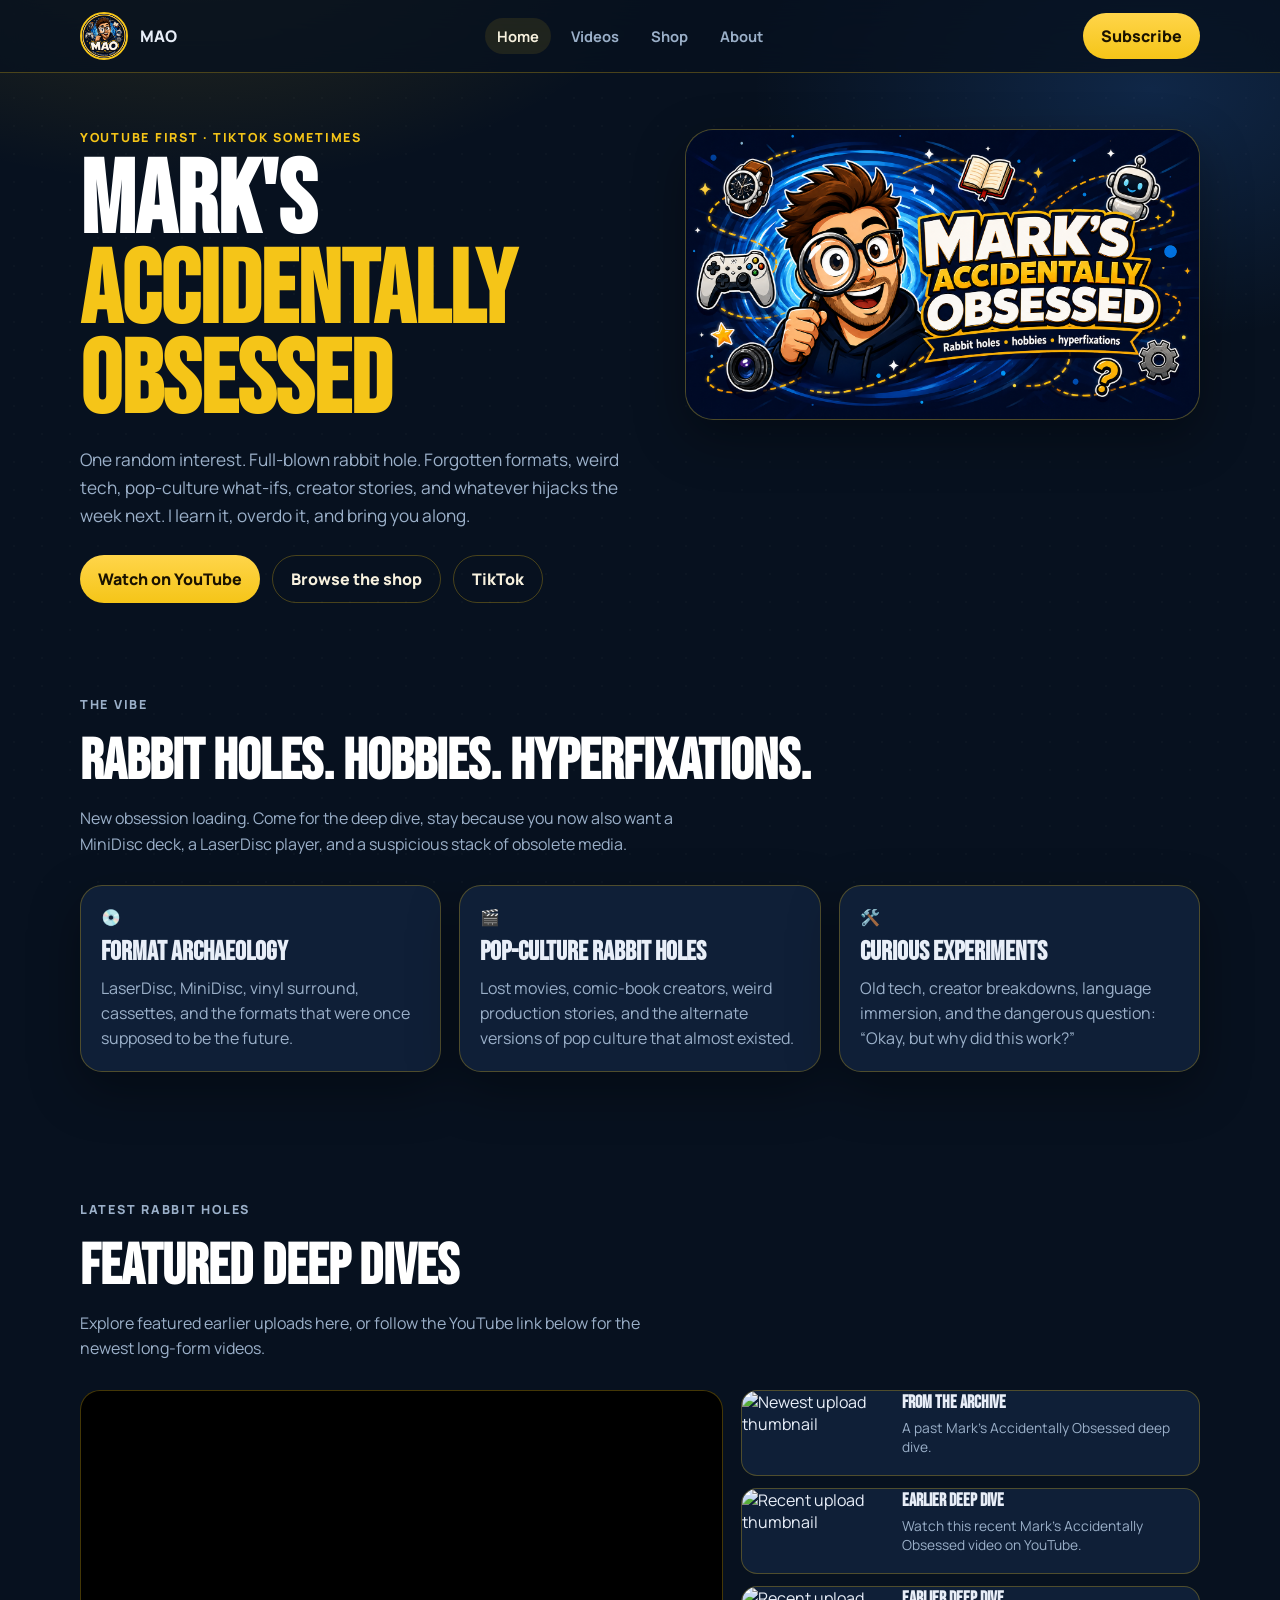
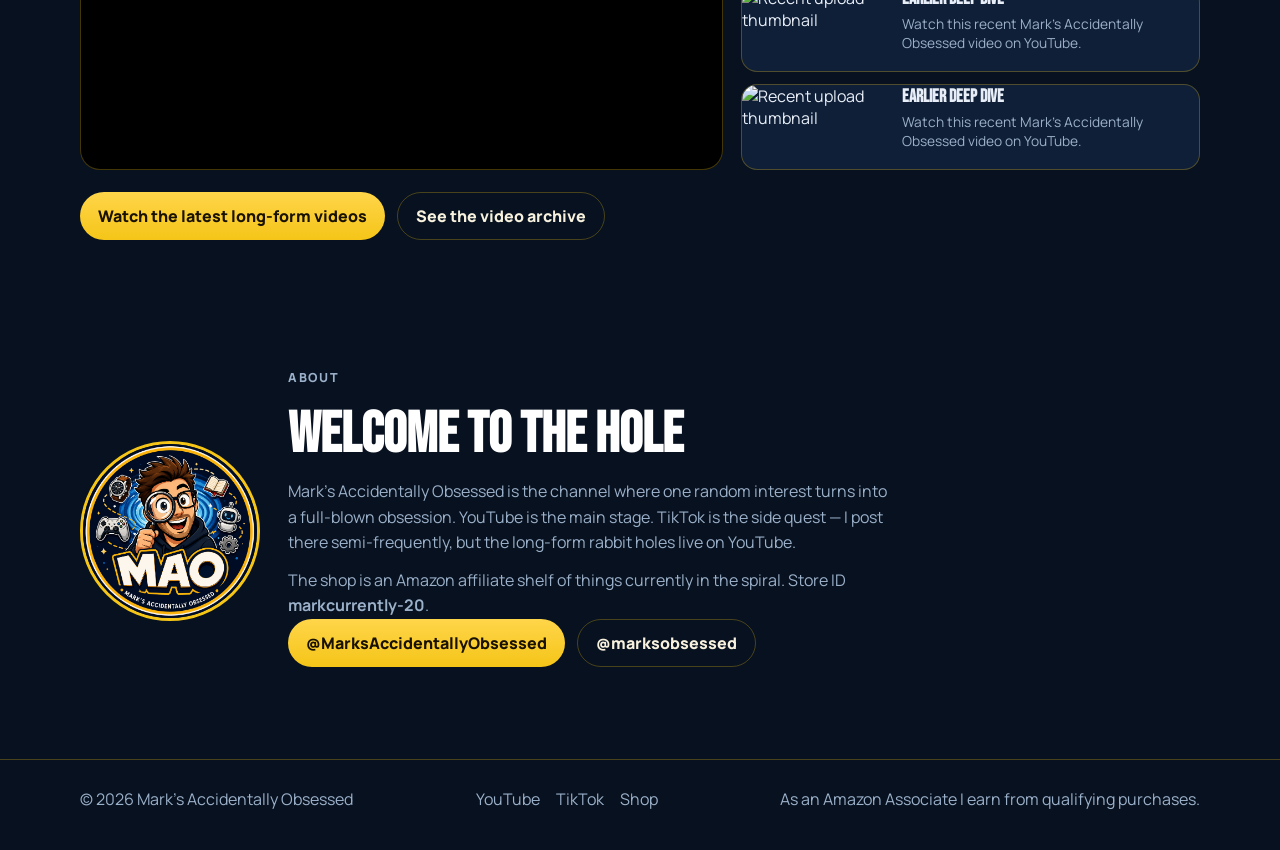
==== commit c847ceba: "Clarify featured archive and link to newest videos (index.html)" ====
--- a/index.html
+++ b/index.html
@@ -61,16 +61,14 @@
     <section>
       <div class="section-head">
         <p class="kicker">Latest rabbit holes</p>
-        <h2>The newest deep dives</h2>
-        <p>The newest full-length videos appear here as the archive refreshes. You can always find the very latest videos directly on YouTube.</p>
+        <h2>Featured deep dives</h2>
+        <p>Explore featured earlier uploads here, or follow the YouTube link below for the newest long-form videos.</p>
       </div>
       <div class="video-grid">
         <div class="embed-wrap">
           <iframe src="https://www.youtube.com/embed/1AK5A76XsS8" title="Latest uploads from Mark's Accidentally Obsessed" allow="accelerometer; autoplay; clipboard-write; encrypted-media; gyroscope; picture-in-picture; web-share" allowfullscreen></iframe>
         </div>
         <div class="video-list">
-          <!-- BEGIN AUTO LONG-FORM VIDEOS -->
-          <!-- END AUTO LONG-FORM VIDEOS -->
           <a class="video-item" href="https://www.youtube.com/watch?v=1AK5A76XsS8" target="_blank" rel="noopener">
             <img src="https://i.ytimg.com/vi/1AK5A76XsS8/hqdefault.jpg" alt="Newest upload thumbnail" />
             <div><h3>From the archive</h3><p>A past Mark's Accidentally Obsessed deep dive.</p></div>
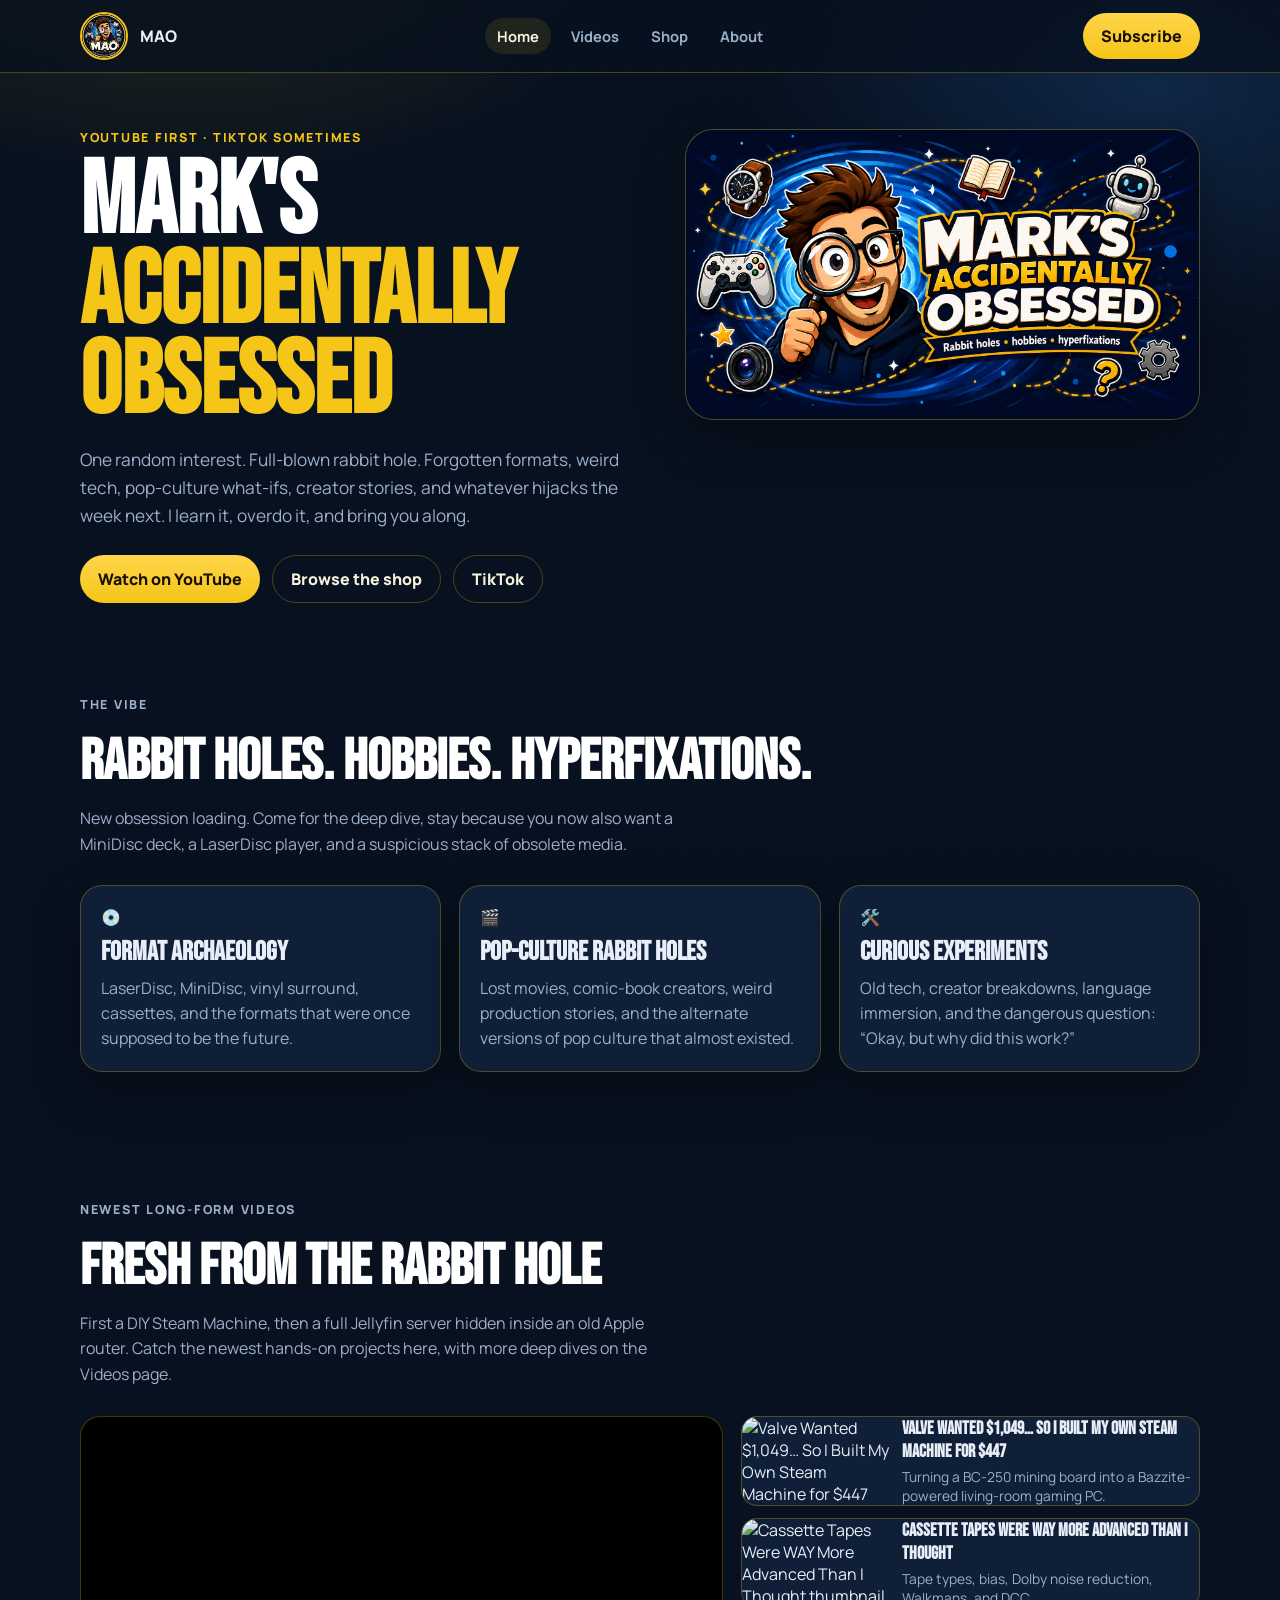
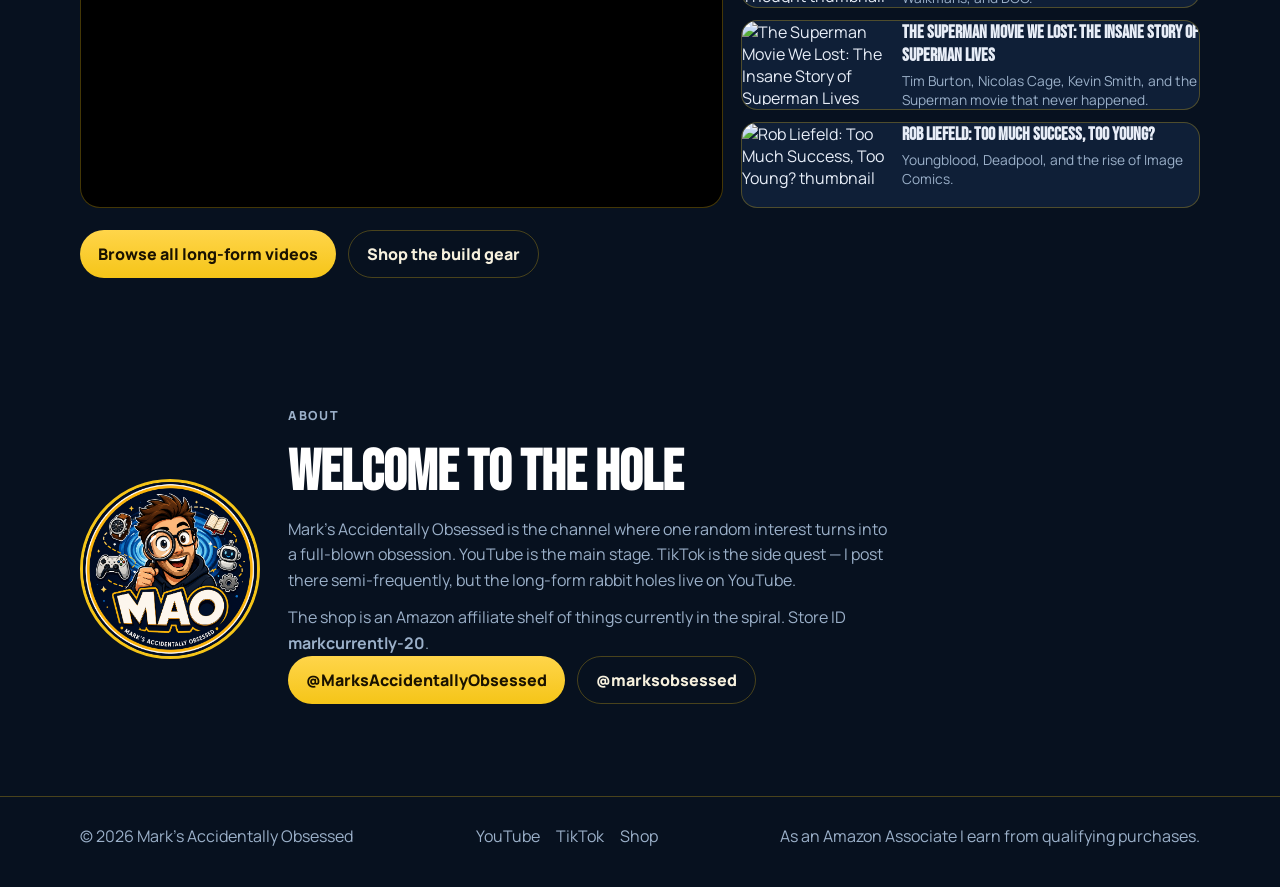
==== commit 1475f962: "Update October 2026 long-form videos and recent build gear: index.html" ====
--- a/index.html
+++ b/index.html
@@ -60,34 +60,34 @@
     </section>
     <section>
       <div class="section-head">
-        <p class="kicker">Latest rabbit holes</p>
-        <h2>Featured deep dives</h2>
-        <p>Explore featured earlier uploads here, or follow the YouTube link below for the newest long-form videos.</p>
+        <p class="kicker">Newest long-form videos</p>
+        <h2>Fresh from the rabbit hole</h2>
+        <p>First a DIY Steam Machine, then a full Jellyfin server hidden inside an old Apple router. Catch the newest hands-on projects here, with more deep dives on the Videos page.</p>
       </div>
       <div class="video-grid">
         <div class="embed-wrap">
-          <iframe src="https://www.youtube.com/embed/1AK5A76XsS8" title="Latest uploads from Mark's Accidentally Obsessed" allow="accelerometer; autoplay; clipboard-write; encrypted-media; gyroscope; picture-in-picture; web-share" allowfullscreen></iframe>
+          <iframe src="https://www.youtube.com/embed/mxcAyS-wThQ" title="I Got Tired of Streaming Subscriptions — Raspberry Pi Jellyfin server build" loading="lazy" allow="accelerometer; autoplay; clipboard-write; encrypted-media; gyroscope; picture-in-picture; web-share" allowfullscreen></iframe>
         </div>
         <div class="video-list">
-          <a class="video-item" href="https://www.youtube.com/watch?v=1AK5A76XsS8" target="_blank" rel="noopener">
-            <img src="https://i.ytimg.com/vi/1AK5A76XsS8/hqdefault.jpg" alt="Newest upload thumbnail" />
-            <div><h3>From the archive</h3><p>A past Mark's Accidentally Obsessed deep dive.</p></div>
+          <a class="video-item" href="https://www.youtube.com/watch?v=J9qTz69wjPU" target="_blank" rel="noopener noreferrer">
+            <img src="https://i.ytimg.com/vi/J9qTz69wjPU/hqdefault.jpg" alt="Valve Wanted $1,049… So I Built My Own Steam Machine for $447 thumbnail" loading="lazy" />
+            <div><h3>Valve Wanted $1,049… So I Built My Own Steam Machine for $447</h3><p>Turning a BC-250 mining board into a Bazzite-powered living-room gaming PC.</p></div>
           </a>
-          <a class="video-item" href="https://www.youtube.com/watch?v=c3fj09SoMWY" target="_blank" rel="noopener">
-            <img src="https://i.ytimg.com/vi/c3fj09SoMWY/hqdefault.jpg" alt="Recent upload thumbnail" />
-            <div><h3>Earlier deep dive</h3><p>Watch this recent Mark's Accidentally Obsessed video on YouTube.</p></div>
+          <a class="video-item" href="https://www.youtube.com/watch?v=1AK5A76XsS8" target="_blank" rel="noopener noreferrer">
+            <img src="https://i.ytimg.com/vi/1AK5A76XsS8/hqdefault.jpg" alt="Cassette Tapes Were WAY More Advanced Than I Thought thumbnail" loading="lazy" />
+            <div><h3>Cassette Tapes Were WAY More Advanced Than I Thought</h3><p>Tape types, bias, Dolby noise reduction, Walkmans, and DCC.</p></div>
           </a>
-          <a class="video-item" href="https://www.youtube.com/watch?v=5HQLvhKl-j8" target="_blank" rel="noopener">
-            <img src="https://i.ytimg.com/vi/5HQLvhKl-j8/hqdefault.jpg" alt="Recent upload thumbnail" />
-            <div><h3>Earlier deep dive</h3><p>Watch this recent Mark's Accidentally Obsessed video on YouTube.</p></div>
+          <a class="video-item" href="https://www.youtube.com/watch?v=c3fj09SoMWY" target="_blank" rel="noopener noreferrer">
+            <img src="https://i.ytimg.com/vi/c3fj09SoMWY/hqdefault.jpg" alt="The Superman Movie We Lost: The Insane Story of Superman Lives thumbnail" loading="lazy" />
+            <div><h3>The Superman Movie We Lost: The Insane Story of Superman Lives</h3><p>Tim Burton, Nicolas Cage, Kevin Smith, and the Superman movie that never happened.</p></div>
           </a>
-          <a class="video-item" href="https://www.youtube.com/watch?v=OI4QCxxfIwM" target="_blank" rel="noopener">
-            <img src="https://i.ytimg.com/vi/OI4QCxxfIwM/hqdefault.jpg" alt="Recent upload thumbnail" />
-            <div><h3>Earlier deep dive</h3><p>Watch this recent Mark's Accidentally Obsessed video on YouTube.</p></div>
+          <a class="video-item" href="https://www.youtube.com/watch?v=5HQLvhKl-j8" target="_blank" rel="noopener noreferrer">
+            <img src="https://i.ytimg.com/vi/5HQLvhKl-j8/hqdefault.jpg" alt="Rob Liefeld: Too Much Success, Too Young? thumbnail" loading="lazy" />
+            <div><h3>Rob Liefeld: Too Much Success, Too Young?</h3><p>Youngblood, Deadpool, and the rise of Image Comics.</p></div>
           </a>
         </div>
       </div>
-      <p class="after-block"><a class="btn btn-gold" href="https://www.youtube.com/@MarksAccidentallyObsessed/videos" target="_blank" rel="noopener">Watch the latest long-form videos</a> <a class="btn btn-ghost" href="videos.html">See the video archive</a></p>
+      <p class="after-block"><a class="btn btn-gold" href="videos.html">Browse all long-form videos</a> <a class="btn btn-ghost" href="shop.html#recent-builds">Shop the build gear</a></p>
     </section>
     <section id="about">
       <div class="about-grid">
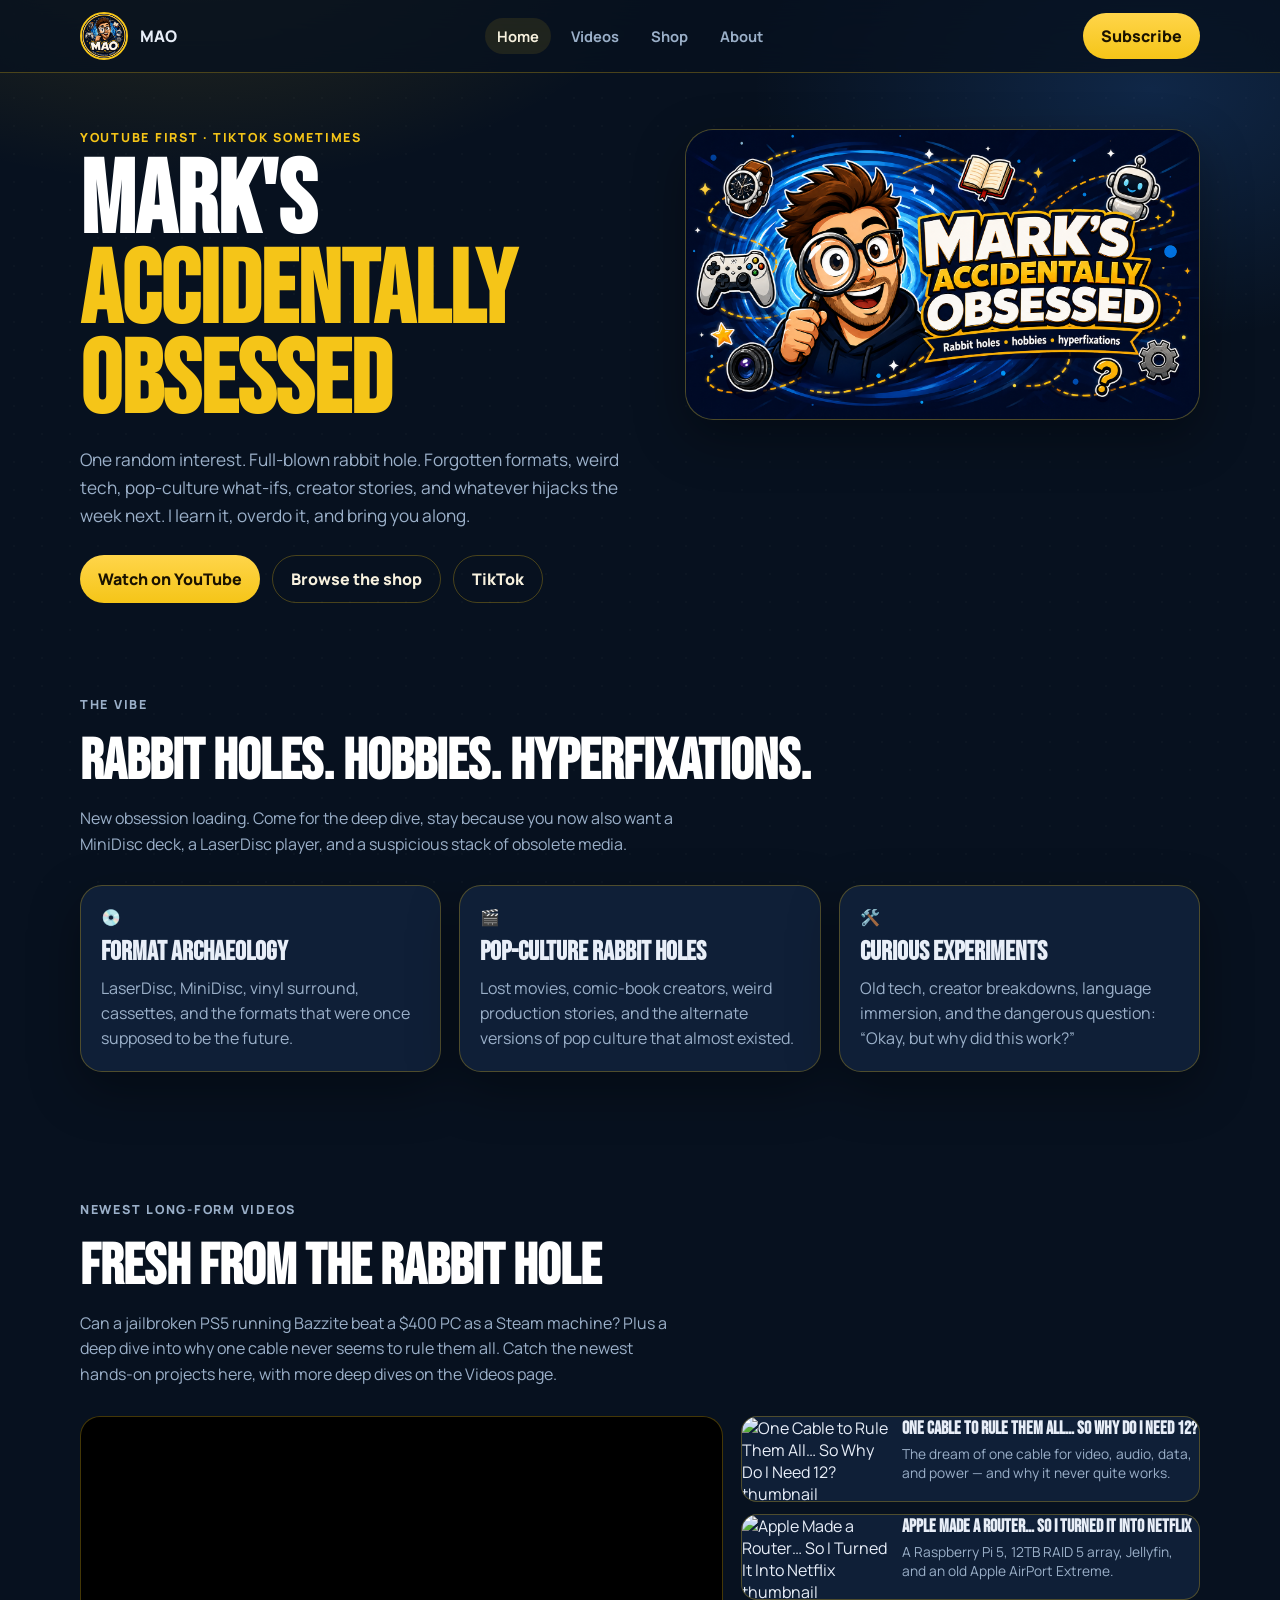
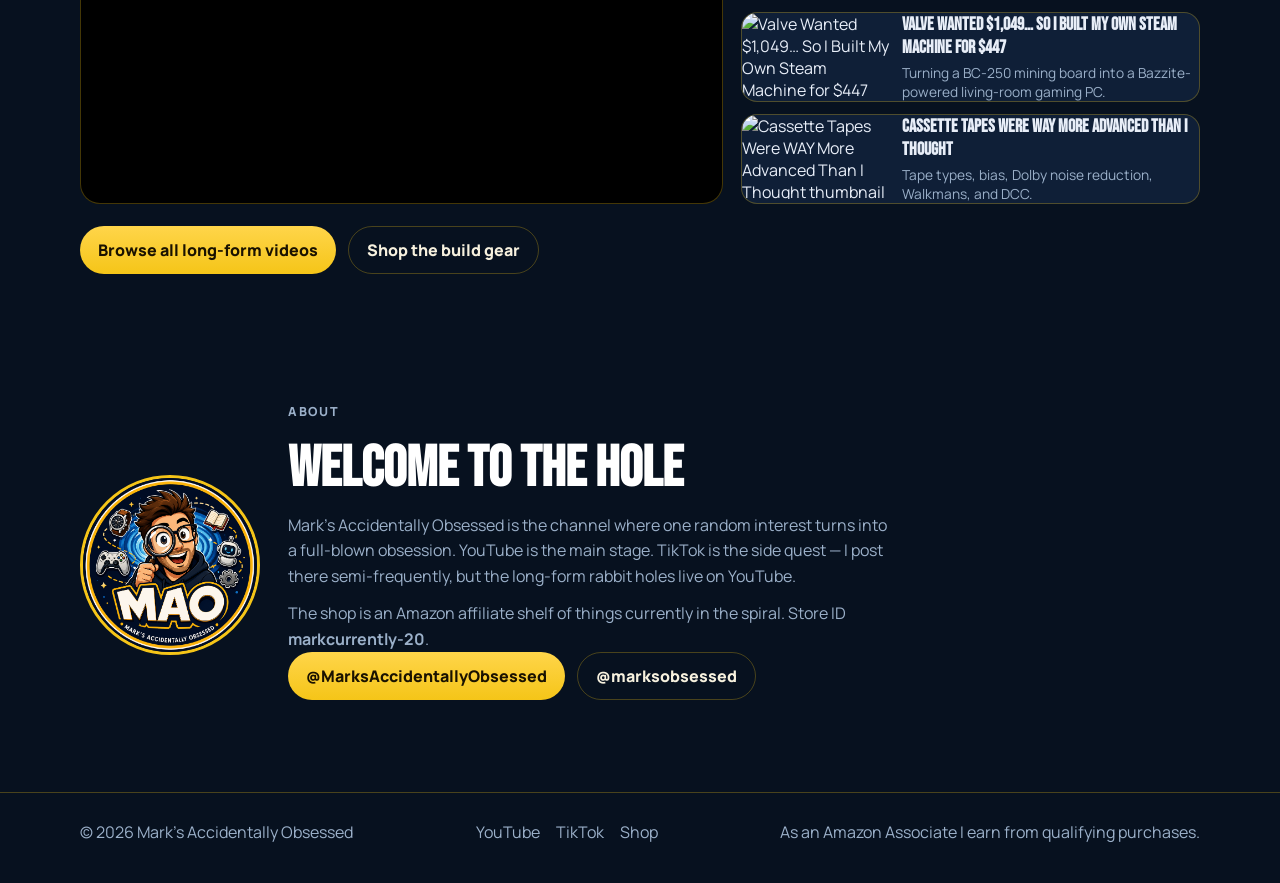
==== commit cb0e12ea: "Update homepage with latest YouTube videos: PS5 Bazzite vs PC and One Cable" ====
--- a/index.html
+++ b/index.html
@@ -62,13 +62,21 @@
       <div class="section-head">
         <p class="kicker">Newest long-form videos</p>
         <h2>Fresh from the rabbit hole</h2>
-        <p>First a DIY Steam Machine, then a full Jellyfin server hidden inside an old Apple router. Catch the newest hands-on projects here, with more deep dives on the Videos page.</p>
+        <p>Can a jailbroken PS5 running Bazzite beat a $400 PC as a Steam machine? Plus a deep dive into why one cable never seems to rule them all. Catch the newest hands-on projects here, with more deep dives on the Videos page.</p>
       </div>
       <div class="video-grid">
         <div class="embed-wrap">
-          <iframe src="https://www.youtube.com/embed/mxcAyS-wThQ" title="I Got Tired of Streaming Subscriptions — Raspberry Pi Jellyfin server build" loading="lazy" allow="accelerometer; autoplay; clipboard-write; encrypted-media; gyroscope; picture-in-picture; web-share" allowfullscreen></iframe>
+          <iframe src="https://www.youtube.com/embed/7f_ZM-IVCo4" title="Jailbroken PS5 (Bazzite OS) vs $400 PC: Which Runs Steam Better?" loading="lazy" allow="accelerometer; autoplay; clipboard-write; encrypted-media; gyroscope; picture-in-picture; web-share" allowfullscreen></iframe>
         </div>
         <div class="video-list">
+          <a class="video-item" href="https://www.youtube.com/watch?v=DWNYef_ZOho" target="_blank" rel="noopener noreferrer">
+            <img src="https://i.ytimg.com/vi/DWNYef_ZOho/hqdefault.jpg" alt="One Cable to Rule Them All… So Why Do I Need 12? thumbnail" loading="lazy" />
+            <div><h3>One Cable to Rule Them All… So Why Do I Need 12?</h3><p>The dream of one cable for video, audio, data, and power — and why it never quite works.</p></div>
+          </a>
+          <a class="video-item" href="https://www.youtube.com/watch?v=mxcAyS-wThQ" target="_blank" rel="noopener noreferrer">
+            <img src="https://i.ytimg.com/vi/mxcAyS-wThQ/hqdefault.jpg" alt="Apple Made a Router… So I Turned It Into Netflix thumbnail" loading="lazy" />
+            <div><h3>Apple Made a Router… So I Turned It Into Netflix</h3><p>A Raspberry Pi 5, 12TB RAID 5 array, Jellyfin, and an old Apple AirPort Extreme.</p></div>
+          </a>
           <a class="video-item" href="https://www.youtube.com/watch?v=J9qTz69wjPU" target="_blank" rel="noopener noreferrer">
             <img src="https://i.ytimg.com/vi/J9qTz69wjPU/hqdefault.jpg" alt="Valve Wanted $1,049… So I Built My Own Steam Machine for $447 thumbnail" loading="lazy" />
             <div><h3>Valve Wanted $1,049… So I Built My Own Steam Machine for $447</h3><p>Turning a BC-250 mining board into a Bazzite-powered living-room gaming PC.</p></div>
@@ -76,14 +84,6 @@
           <a class="video-item" href="https://www.youtube.com/watch?v=1AK5A76XsS8" target="_blank" rel="noopener noreferrer">
             <img src="https://i.ytimg.com/vi/1AK5A76XsS8/hqdefault.jpg" alt="Cassette Tapes Were WAY More Advanced Than I Thought thumbnail" loading="lazy" />
             <div><h3>Cassette Tapes Were WAY More Advanced Than I Thought</h3><p>Tape types, bias, Dolby noise reduction, Walkmans, and DCC.</p></div>
-          </a>
-          <a class="video-item" href="https://www.youtube.com/watch?v=c3fj09SoMWY" target="_blank" rel="noopener noreferrer">
-            <img src="https://i.ytimg.com/vi/c3fj09SoMWY/hqdefault.jpg" alt="The Superman Movie We Lost: The Insane Story of Superman Lives thumbnail" loading="lazy" />
-            <div><h3>The Superman Movie We Lost: The Insane Story of Superman Lives</h3><p>Tim Burton, Nicolas Cage, Kevin Smith, and the Superman movie that never happened.</p></div>
-          </a>
-          <a class="video-item" href="https://www.youtube.com/watch?v=5HQLvhKl-j8" target="_blank" rel="noopener noreferrer">
-            <img src="https://i.ytimg.com/vi/5HQLvhKl-j8/hqdefault.jpg" alt="Rob Liefeld: Too Much Success, Too Young? thumbnail" loading="lazy" />
-            <div><h3>Rob Liefeld: Too Much Success, Too Young?</h3><p>Youngblood, Deadpool, and the rise of Image Comics.</p></div>
           </a>
         </div>
       </div>
